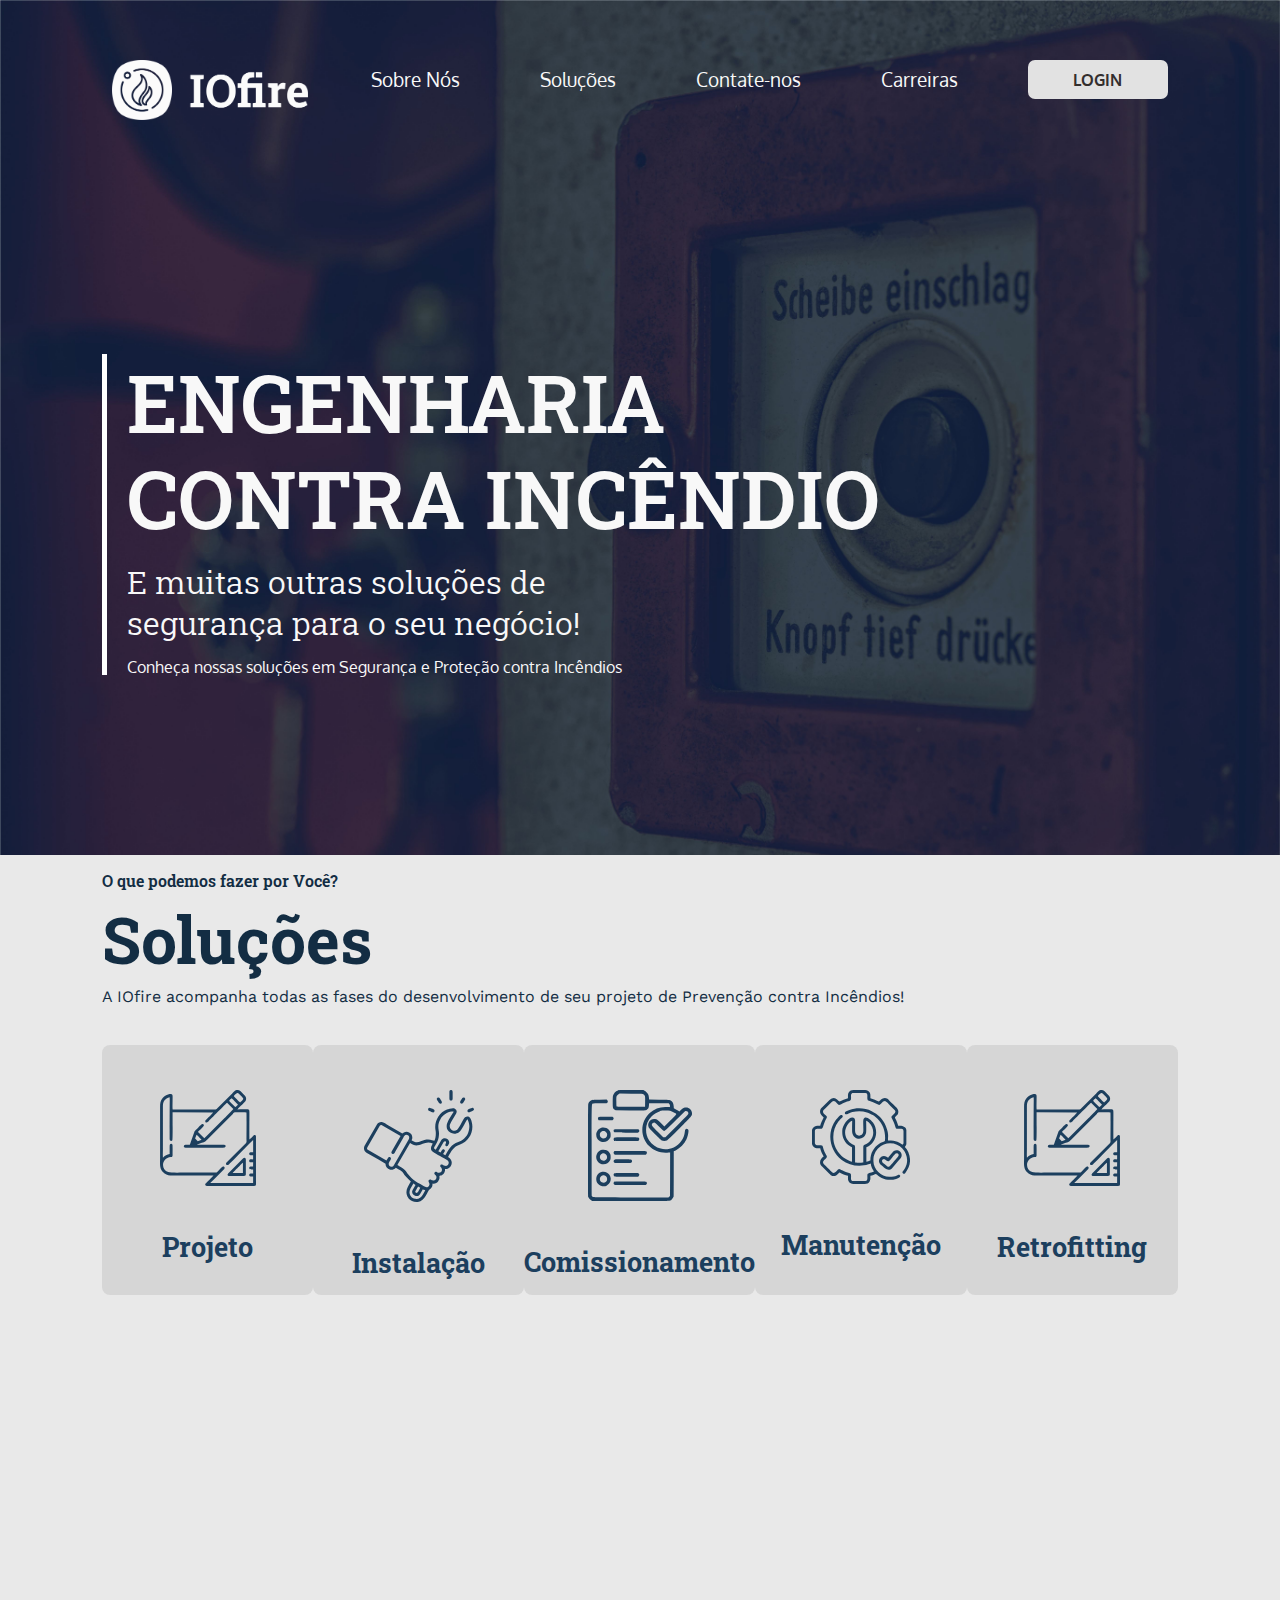
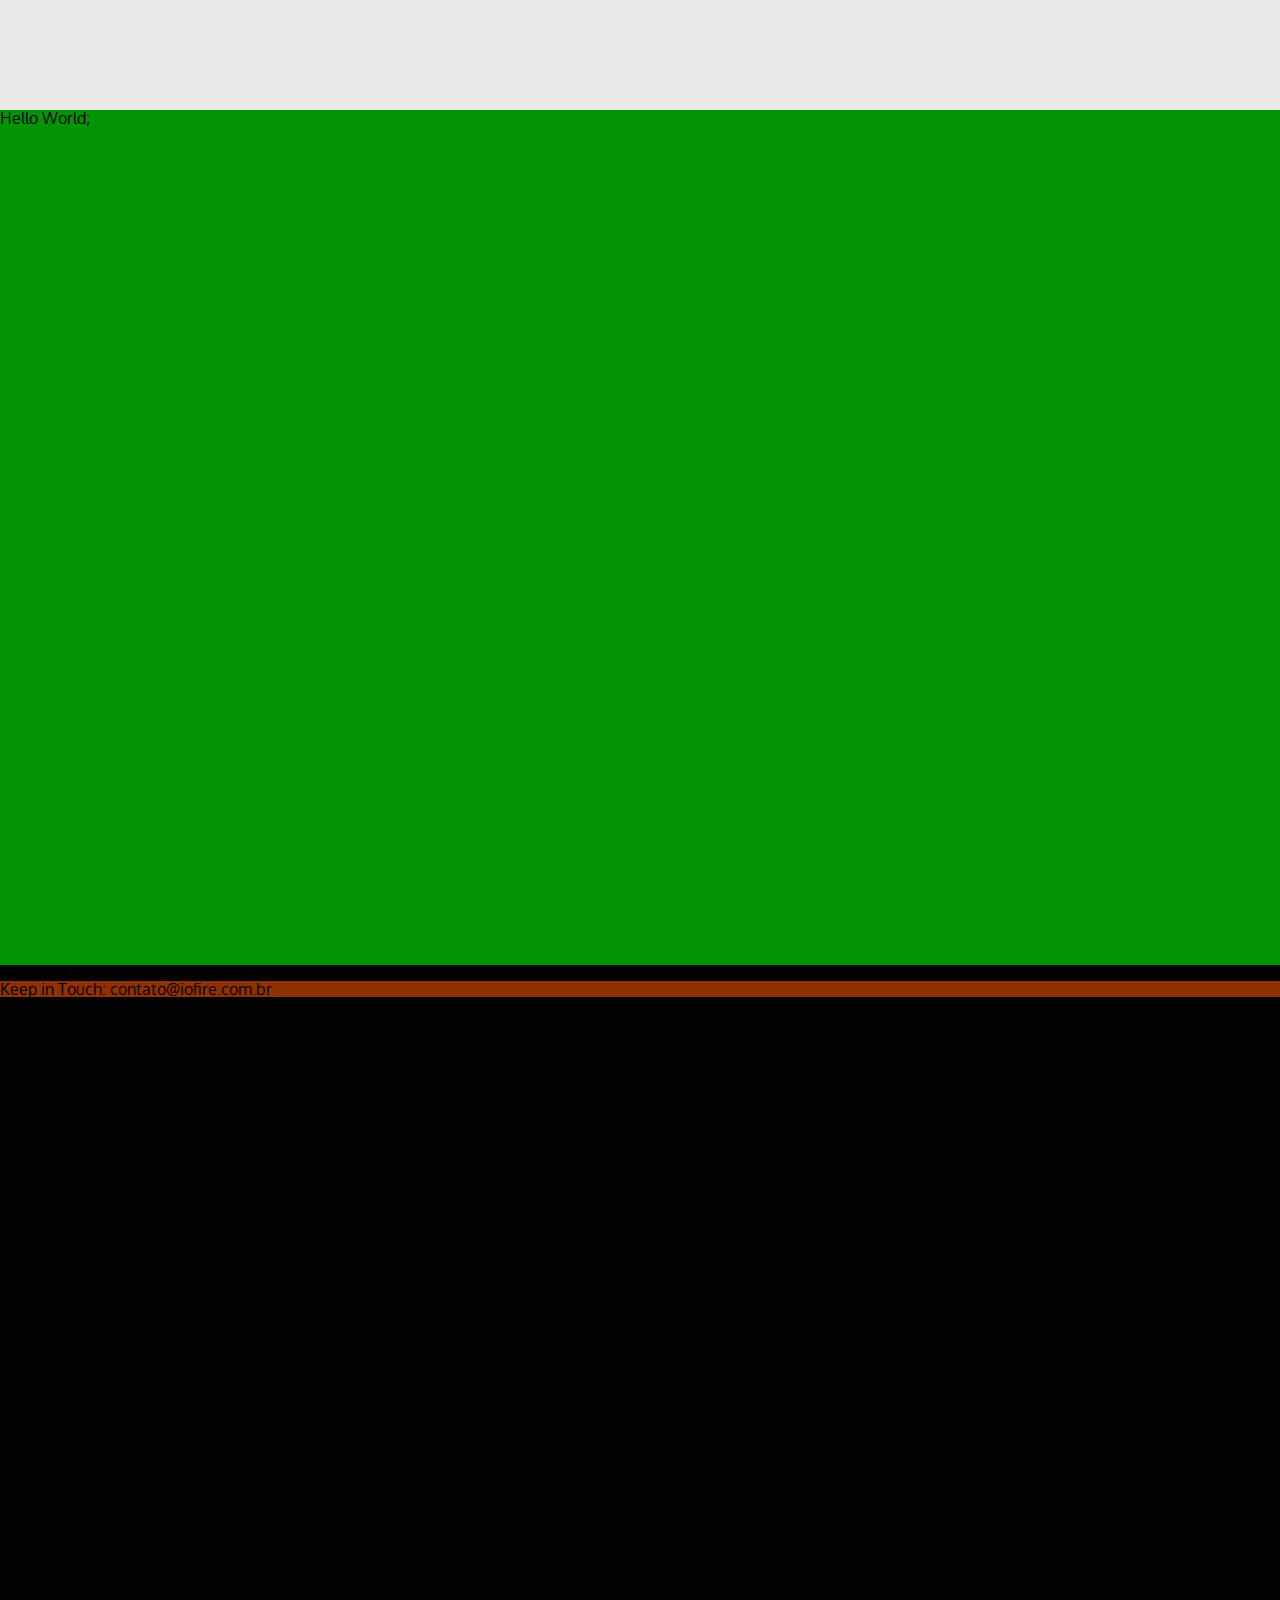
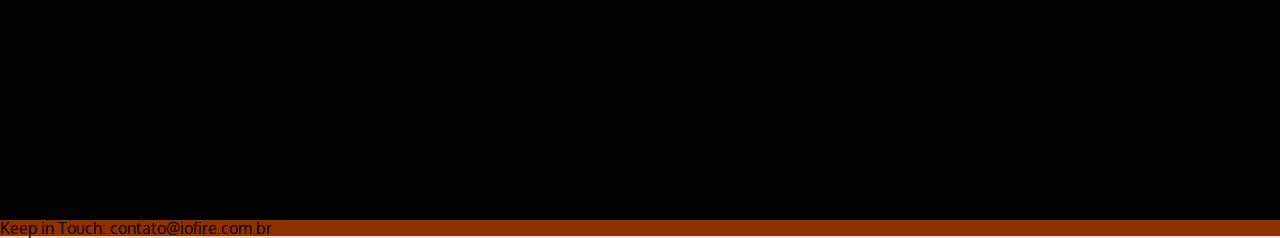
==== prototype/index.html @ fb8810d9 "Fixes logo path" ====
<!DOCTYPE html>
<html lang="pt-br">

<head>
  <meta charset="UTF-8" />
  <link rel="stylesheet" href="./public/reset.css">
  <link rel="stylesheet" href="./public/generics.css">
  <link rel="stylesheet" href="./public/homepage.css">
  <link rel="stylesheet" href="./public/navbar.css">
  <link rel="preconnect" href="https://fonts.googleapis.com">
  <link rel="preconnect" href="https://fonts.gstatic.com" crossorigin>
  <link
    href="https://fonts.googleapis.com/css2?family=Oxygen:wght@300;400;700&family=Roboto+Slab:wght@100;200;300;400;500;600;700;800;900&family=Work+Sans&display=swap"
    rel="stylesheet">
  <title>IOfire</title>
  <!-- TODO: Add IOfire favicon! -->
</head>

<body>
  <div class="nav-bar">
    <div class="left-content">
      <img src="./public/logo-iofire-off-white.png" alt="IOfire Logo" />
    </div>
    <div class="right-content">
      <ul class="links-list">
        <li class="navbar-link"><a href="#">Sobre Nós</a></li>
        <li class="navbar-link"><a href="#">Soluções</a></li>
        <li class="navbar-link"><a href="#">Contate-nos</a></li>
        <li class="navbar-link"><a href="#">Carreiras</a></li>
      </ul>
      <button class="btn basic w140">LOGIN</button>
    </div>
  </div>
  <div class="page-container">
    <div class="page-section" id="welcome-page">
      <div id="welcome-banner">
        <h1>ENGENHARIA CONTRA INCÊNDIO</h1>
        <h2>E muitas outras soluções de segurança para o seu negócio!</h2>
        <p>Conheça nossas soluções em Segurança e Proteção contra Incêndios</p>
      </div>
    </div>
    <div class="page-section" id="solutions">
      <div id="solutions-section">
        <h3>O que podemos fazer por Você?</h3>
        <h1>Soluções</h1>
        <p>A IOfire acompanha todas as fases do desenvolvimento de seu projeto de Prevenção contra Incêndios!</p>
        <div id="solutions-cards">
          <div class="card">
            <img src="./assets/icons/icon-project01.svg"></img>
            <h2>Projeto</h2>
          </div>
          <div class="card">
            <img src="./assets/icons/icon-execution01.svg"></img>
            <h2>Instalação</h2>
          </div>
          <div class="card">
            <img src="./assets/icons/icon-commisioning01.svg"></img>
            <h2>Comissionamento</h2>
          </div>
          <div class="card">
            <img src="./assets/icons/icon-maintenance01.svg"></img>
            <h2>Manutenção</h2>
          </div>
          <div class="card">
            <img src="./assets/icons/icon-project01.svg"></img>
            <h2>Retrofitting</h2>
          </div>
        </div>
      </div>
    </div>
    <div class="page-section" id="about-us">
      Hello World;
    </div>
    <div class="page-section" id="portfolio">
      Welcome
      <div class="footer">
        Keep in Touch:
        contato@iofire.com.br
      </div>
    </div>
  </div>
  <div class="footer">
    Keep in Touch:
    contato@iofire.com.br
  </div>
</body>

</html>
---- prototype/public/generics.css ----
.btn {
  border-style: none;
  border-radius: 7px;
  padding: 5px 20px;
  font-size: 1em;
  font-family: inherit;
  font-weight: bold;
  color: #332e2e;
  background: #e2e2e2;
  cursor: pointer;
}

.w140 {
  width: 140px;
}

.btn:hover {
  background-color: #33edac;
  color: #132d43;
}
---- prototype/public/homepage.css ----
html,
body {
  width: 100%;
  height: 100%;
  scroll-snap-type: y mandatory;
  font-family: 'Oxygen', Verdana, Arial, sans-serif;
  background: #e9e9e9;
}

.page-container {
  display: flex;
  flex-flow: column nowrap;
}

.page-section {
  width: 100%;
  scroll-snap-align: start;
}

#welcome-page {
  height: 95vh;
  background-image: url(../public/alarm-background02.jpg);
  background-size: cover;
  background-repeat: no-repeat;
  background-position-x: center;
  background-position-y: top;
}

#welcome-banner {
  color: #f8f8f8;
  padding-left: 10px;
  border-left: solid 5px white;
  margin-left: 8%;
  margin-bottom: 10vh;
  width: 60%;
  max-width: 1130px;
  padding: 0 20px;
  position: absolute;
  bottom: 15%;
}

#welcome-banner h1 {
  font-family: 'Roboto Slab', sans-serif;
  font-weight: 600;
  font-size: 5em;
  line-height: 1.2em;
}

#welcome-banner h2 {
  font-family: 'Roboto Slab', sans-serif;
  font-weight: 350;
  font-size: 2em;
  margin-top: 15px;
  margin-bottom: 15px;
  line-height: 1.3em;
  width: 60%;
}

#solutions {
  background-color: none;
  height: 95vh;
  color: #132d43;
  font-family: 'Roboto Slab', 'Helvetica', 'Gill Sans', 'Gill Sans MT', Calibri, 'Trebuchet MS', sans-serif;
}

#solutions-section {
  padding: 0 8%;
}

#solutions-section h1 {
  margin: 18px 0px;
  font-size: 4em;
  font-weight: bold;
}

#solutions-section h3 {
  margin: 18px 0px;
  font-weight: 600;
}

#solutions-section p {
  margin: 10px 0px;
  font-family: 'Work Sans', 'Oxygen', 'Helvetica Neue', Helvetica;
}

#solutions h1 {
  font-size: 4em;
  font-weight: bold;
}

#solutions-cards {
  padding-top: 30px;
  display: flex;
  align-items: center;
  justify-content: space-between;
}

#solutions-cards .card {
  background-color: #d6d6d6;
  display: block;
  text-align: center;
  width: 280px;
  height: 250px;
  border-radius: 8px;
}

#solutions-cards .card img {
  padding: 45px;
}

#solutions-cards .card h2 {
  font-size: 1.7em;
  font-weight: bolder;
  color: #1c3f5e;
  font-family: 'Roboto Slab', 'Helvetica', 'Gill Sans', 'Gill Sans MT', Calibri, 'Trebuchet MS', sans-serif;
}

#about-us {
  background-color: #029402;
  height: 95vh;
}

#portfolio {
  background-color: #020302;
  height: 95vh;
}

.footer {
  background-color: #903102;
}
---- prototype/public/navbar.css ----
.nav-bar {
  position: absolute;
  width: 100%;
  margin-top: 50px;
}

.nav-bar img {
  height: 60px;
}

.nav-bar .left-content {
  float: left;
  padding: 10px;
  margin-left: 8%;
}

.nav-bar .right-content {
  float: right;
  padding: 10px;
  margin-right: 8%;
  display: flex;
  flex-direction: row;
}

.links-list {
  display: flex;
  flex-direction: row;
}

.navbar-link {
  color: #f9f9f9;
  font-size: 1.2em;
  padding: 10px;
  margin-right: 60px;
}
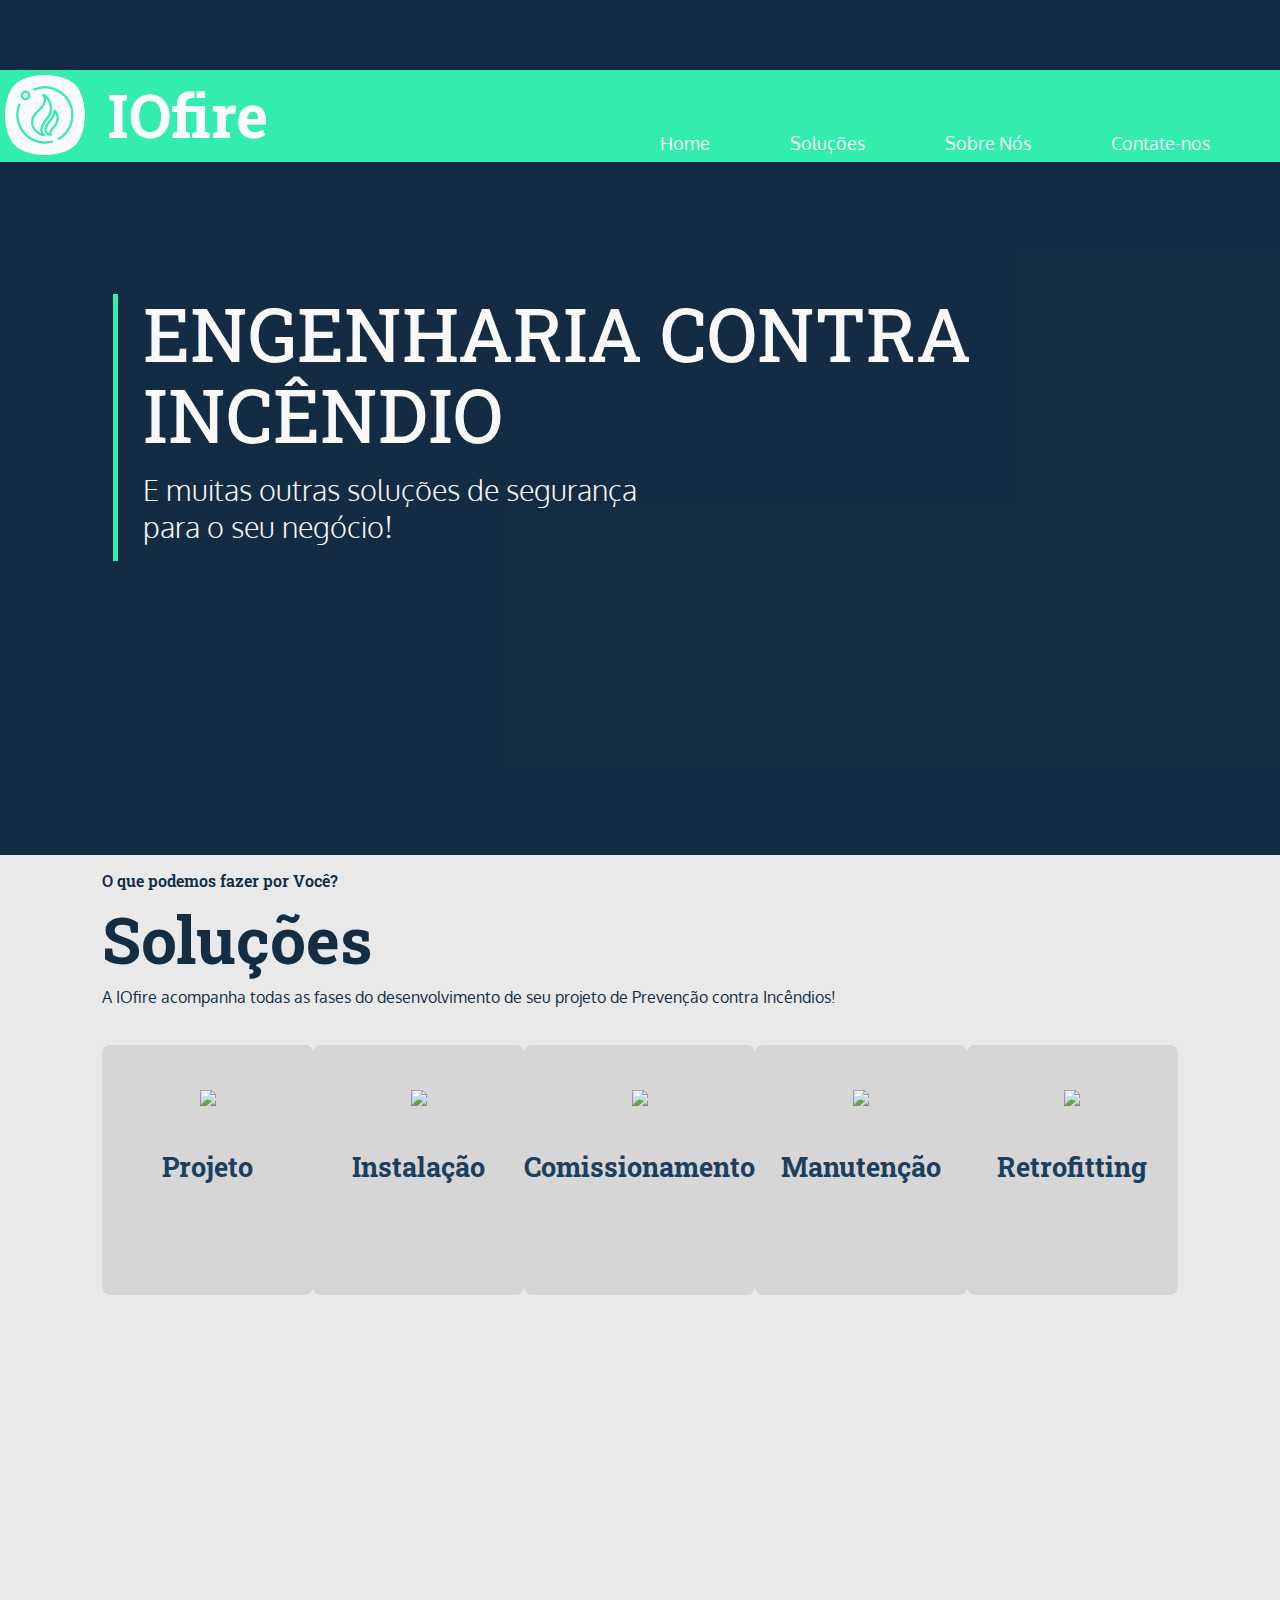
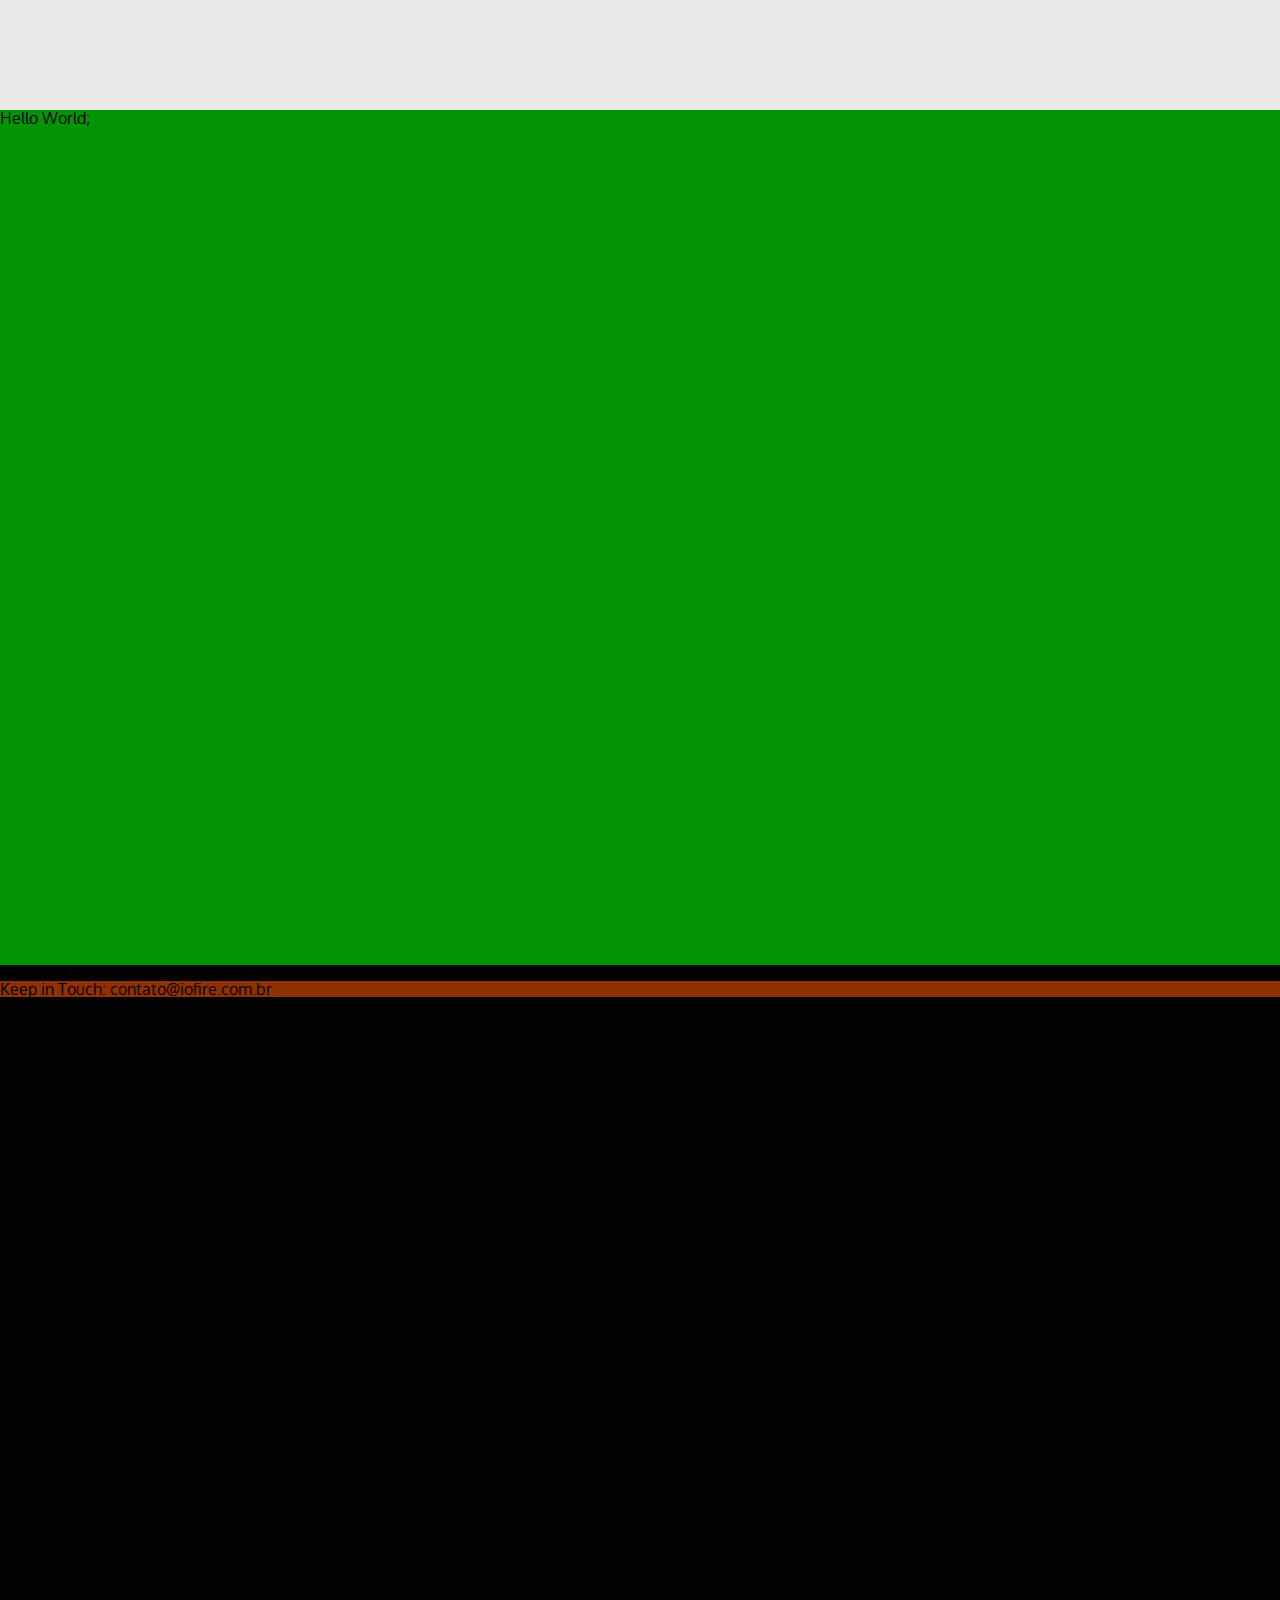
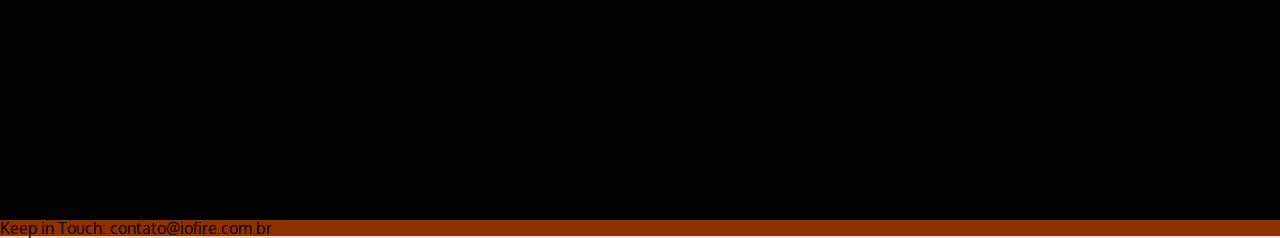
==== commit 76c31c5a: "New version of prototype" ====
--- a/prototype/index.html
+++ b/prototype/index.html
@@ -3,40 +3,44 @@
 
 <head>
   <meta charset="UTF-8" />
-  <link rel="stylesheet" href="./public/reset.css">
-  <link rel="stylesheet" href="./public/generics.css">
-  <link rel="stylesheet" href="./public/homepage.css">
-  <link rel="stylesheet" href="./public/navbar.css">
+  <link rel="stylesheet" href="public/stylesheet/reset.css">
+  <link rel="stylesheet" href="public/stylesheet/generics.css">
+  <link rel="stylesheet" href="public/stylesheet/homepage.css">
+  <link rel="stylesheet" href="public/stylesheet/navbar.css">
   <link rel="preconnect" href="https://fonts.googleapis.com">
   <link rel="preconnect" href="https://fonts.gstatic.com" crossorigin>
-  <link
-    href="https://fonts.googleapis.com/css2?family=Oxygen:wght@300;400;700&family=Roboto+Slab:wght@100;200;300;400;500;600;700;800;900&family=Work+Sans&display=swap"
-    rel="stylesheet">
+  <link href="https://fonts.googleapis.com/css2?family=Oxygen:wght@300;400;700&family=Roboto+Slab:wght@100;200;300;400;500;600;700;800;900&display=swap" rel="stylesheet">
   <title>IOfire</title>
-  <!-- TODO: Add IOfire favicon! -->
+  <link rel="apple-touch-icon" sizes="180x180" href="public/favicon/apple-touch-icon.png">
+  <link rel="icon" type="image/png" sizes="32x32" href="public/favicon/favicon-32x32.png">
+  <link rel="icon" type="image/png" sizes="16x16" href="public/favicon/favicon-16x16.png">
+  <link rel="manifest" href="public/favicon/site.webmanifest">
 </head>
 
 <body>
-  <div class="nav-bar">
-    <div class="left-content">
-      <img src="./public/logo-iofire-off-white.png" alt="IOfire Logo" />
-    </div>
-    <div class="right-content">
-      <ul class="links-list">
-        <li class="navbar-link"><a href="#">Sobre Nós</a></li>
-        <li class="navbar-link"><a href="#">Soluções</a></li>
-        <li class="navbar-link"><a href="#">Contate-nos</a></li>
-        <li class="navbar-link"><a href="#">Carreiras</a></li>
-      </ul>
-      <button class="btn basic w140">LOGIN</button>
+  <div class="navbar">
+    <div class="navbar-content">
+      <div class="left-content">
+        <img src="public/images/logo-iofire-off-white.png" alt="IOfire Logo" />
+      </div>
+      <div class="right-content">
+        <ul class="links-list">
+          <a href="#"><li class="navbar-link">Home</li></a>
+          <a href="#"><li class="navbar-link">Soluções</li></a>
+          <a href="#"><li class="navbar-link">Sobre Nós</li></a>
+          <a href="#"><li class="navbar-link">Contate-nos</li></a>
+        </ul>
+      </div>
     </div>
   </div>
   <div class="page-container">
     <div class="page-section" id="welcome-page">
-      <div id="welcome-banner">
-        <h1>ENGENHARIA CONTRA INCÊNDIO</h1>
-        <h2>E muitas outras soluções de segurança para o seu negócio!</h2>
-        <p>Conheça nossas soluções em Segurança e Proteção contra Incêndios</p>
+      <div class="background-colouring">
+        <div id="welcome-banner">
+          <h1>ENGENHARIA CONTRA <br>INCÊNDIO</h1>
+          <h2>E muitas outras soluções de segurança<br> para o seu negócio!</h2>
+          <!-- <p>Conheça nossas soluções em Segurança e Proteção contra Incêndios</p> -->
+        </div>
       </div>
     </div>
     <div class="page-section" id="solutions">
@@ -46,7 +50,7 @@
         <p>A IOfire acompanha todas as fases do desenvolvimento de seu projeto de Prevenção contra Incêndios!</p>
         <div id="solutions-cards">
           <div class="card">
-            <img src="./assets/icons/icon-project01.svg"></img>
+            <img src="public/assets/icons/icon-project01.svg"></img>
             <h2>Projeto</h2>
           </div>
           <div class="card">
--- a/prototype/public/stylesheet/generics.css
+++ b/prototype/public/stylesheet/generics.css
@@ -0,0 +1,20 @@
+.btn {
+  border-style: none;
+  border-radius: 7px;
+  padding: 5px 20px;
+  font-size: 1em;
+  font-family: inherit;
+  font-weight: bold;
+  color: #332e2e;
+  background: #e2e2e2;
+  cursor: pointer;
+}
+
+.w140 {
+  width: 140px;
+}
+
+.btn:hover {
+  background-color: #33edac;
+  color: #132d43;
+}--- a/prototype/public/stylesheet/homepage.css
+++ b/prototype/public/stylesheet/homepage.css
@@ -0,0 +1,141 @@
+html,
+body {
+  width: 100%;
+  height: 100%;
+  scroll-snap-type: y mandatory;
+  font-family: 'Oxygen', Verdana, Arial, sans-serif;
+  background: #e9e9e9;
+}
+
+.page-container {
+  display: flex;
+  flex-flow: column nowrap;
+}
+
+.page-section {
+  width: 100%;
+  scroll-snap-align: start;
+  max-width: 1920px;
+  margin: 0 auto 0 auto;
+}
+
+#welcome-page {
+  max-width: 100%;
+  height: 95vh;
+  background-image: url(../images/alarm-background01.jpg);
+  background-size: cover;
+  background-repeat: no-repeat;
+  background-position-x: center;
+  background-position-y: center;
+  background-color: #132d43;
+}
+
+.background-colouring {
+  width: 100%;
+  height: 100%;
+  background-color: #132d4367;
+  display: flex;
+  flex-direction: column;
+  justify-content: center;
+}
+
+#welcome-banner {
+  vertical-align: middle;
+  color: #f8f8f8;
+  padding-left: 25px;
+  border-left: solid 5px #33edac;
+  width: 80%;
+  max-width: 1920px;
+  margin-left: auto;
+  margin-right: auto;
+}
+
+#welcome-banner h1 {
+  font-family: 'Roboto Slab', sans-serif;
+  font-weight: 450;
+  font-size:4.6em;
+  line-height: 1.1em;
+}
+
+#welcome-banner h2 {
+  /* font-family: 'Roboto Slab', sans-serif; */
+  font-weight: 350;
+  font-size: 1.8em;
+  margin-top: 15px;
+  margin-bottom: 15px;
+  line-height: 1.3em;
+  width: 60%;
+}
+
+#solutions {
+  background-color: none;
+  height: 95vh;
+  color: #132d43;
+  font-family: 'Roboto Slab', 'Helvetica', 'Gill Sans', 'Gill Sans MT', Calibri, 'Trebuchet MS', sans-serif;
+}
+
+#solutions-section {
+  padding: 0 8%;
+}
+
+#solutions-section h1 {
+  margin: 18px 0px;
+  font-size: 4em;
+  font-weight: bold;
+}
+
+#solutions-section h3 {
+  margin: 18px 0px;
+  font-weight: 600;
+}
+
+#solutions-section p {
+  margin: 10px 0px;
+  font-family: 'Work Sans', 'Oxygen', 'Helvetica Neue', Helvetica;
+}
+
+#solutions h1 {
+  font-size: 4em;
+  font-weight: bold;
+}
+
+#solutions-cards {
+  padding-top: 30px;
+  display: flex;
+  align-items: center;
+  justify-content: space-between;
+}
+
+#solutions-cards .card {
+  background-color: #d6d6d6;
+  display: block;
+  text-align: center;
+  width: 280px;
+  height: 250px;
+  border-radius: 8px;
+}
+
+#solutions-cards .card img {
+  padding: 45px;
+}
+
+#solutions-cards .card h2 {
+  font-size: 1.7em;
+  font-weight: bolder;
+  color: #1c3f5e;
+  font-family: 'Roboto Slab', 'Helvetica', 'Gill Sans', 'Gill Sans MT', Calibri, 'Trebuchet MS', sans-serif;
+}
+
+#about-us {
+  background-color: #029402;
+  height: 95vh;
+}
+
+#portfolio {
+  background-color: #020302;
+  height: 95vh;
+}
+
+.footer {
+  background-color: #903102;
+}--- a/prototype/public/stylesheet/navbar.css
+++ b/prototype/public/stylesheet/navbar.css
@@ -0,0 +1,52 @@
+.navbar {
+  position: absolute;
+  width: 100%;
+}
+
+.navbar-content {
+  margin: 70px auto 0 auto;
+  background-color: #33edac;
+  max-width: 1920px;
+  display: flex;
+  flex-direction: row;
+  align-items: end;
+  justify-content: space-between;
+  height: 100%;
+}
+
+.navbar ul li:hover {
+  border-bottom: solid 2px #33edac;
+}
+
+.navbar img {
+  height: 80px;
+}
+
+.navbar .left-content {
+  padding: 5px;
+  /* float: left;
+  padding: 10px;
+  margin-left: 8%; */
+}
+
+.navbar .right-content {
+  height: 100%;
+  display: flex;
+}
+
+.links-list {
+  display: flex;
+  flex-direction: row;
+}
+
+.links-list a {
+  height: 100%;
+}
+
+.navbar-link {
+  color: #f9f9f9;
+  font-size: 18px;
+  padding: 10px;
+  margin-right: 60px;
+}
+
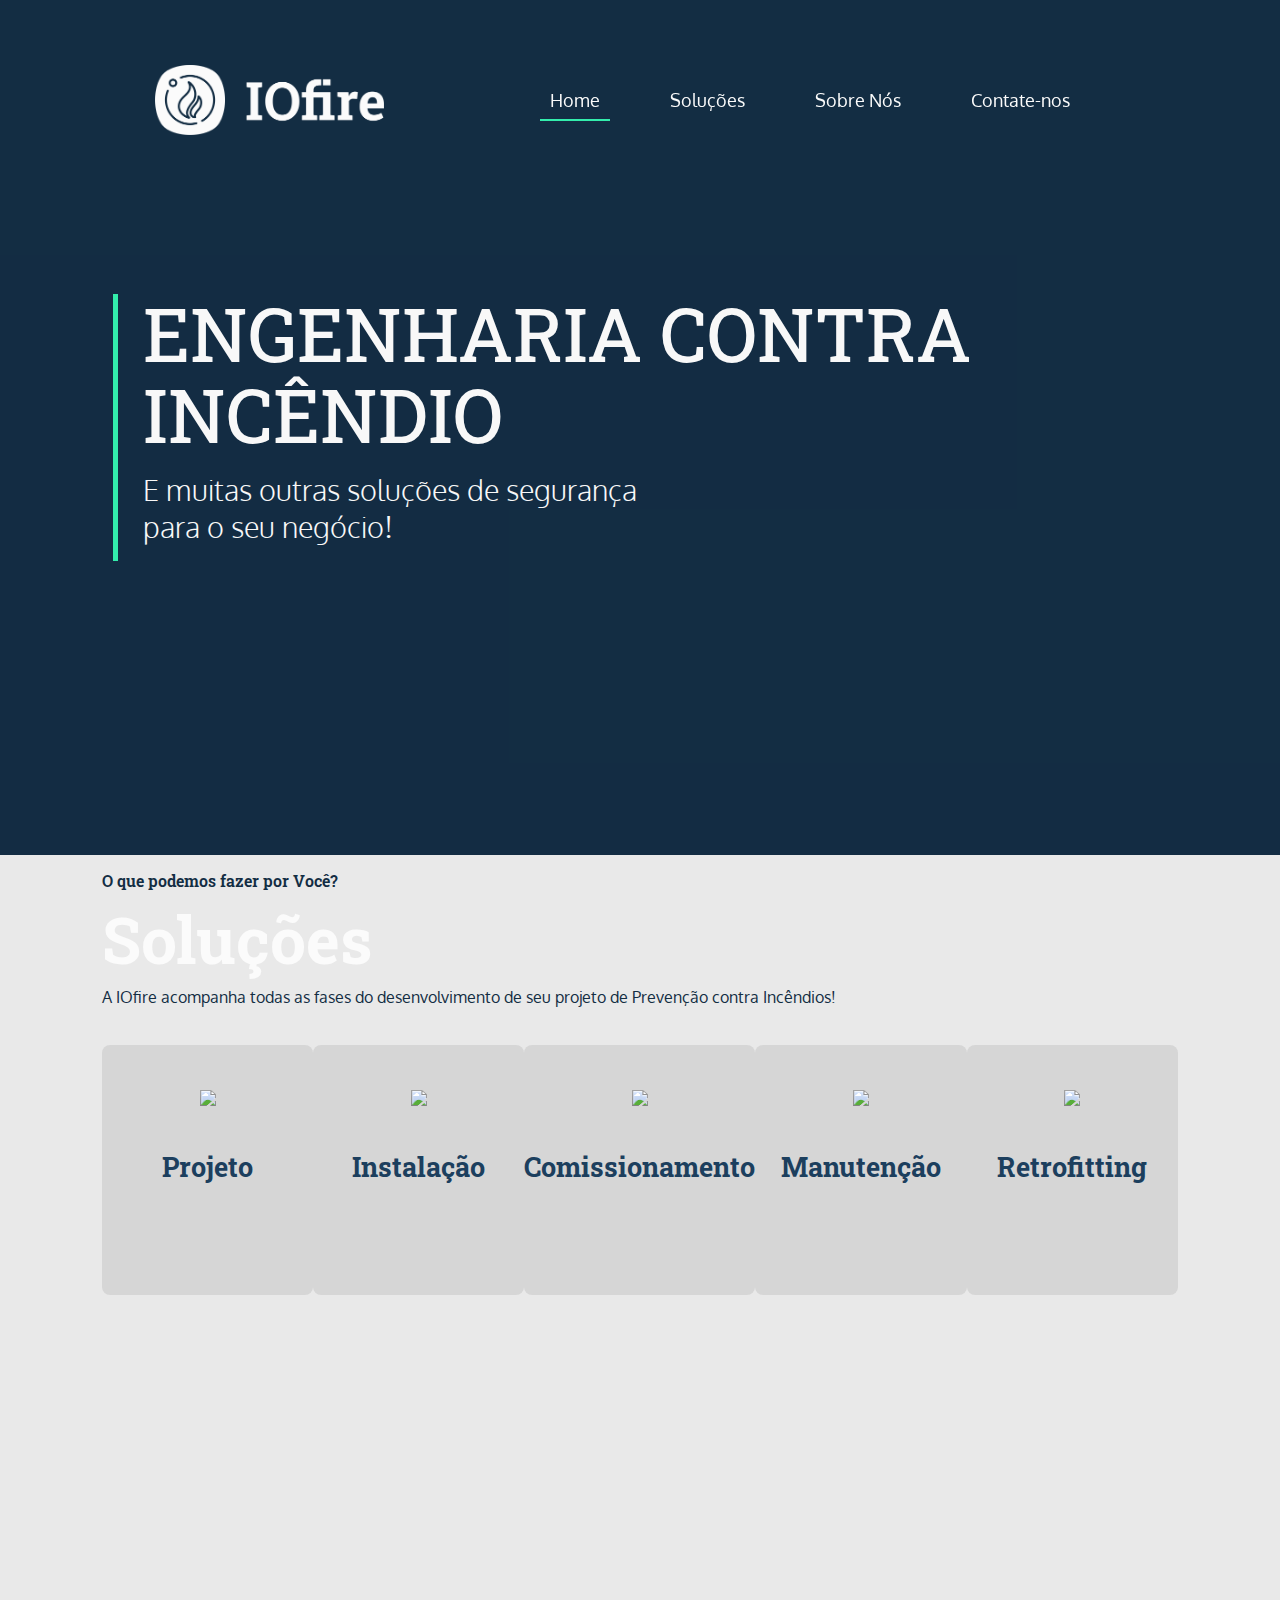
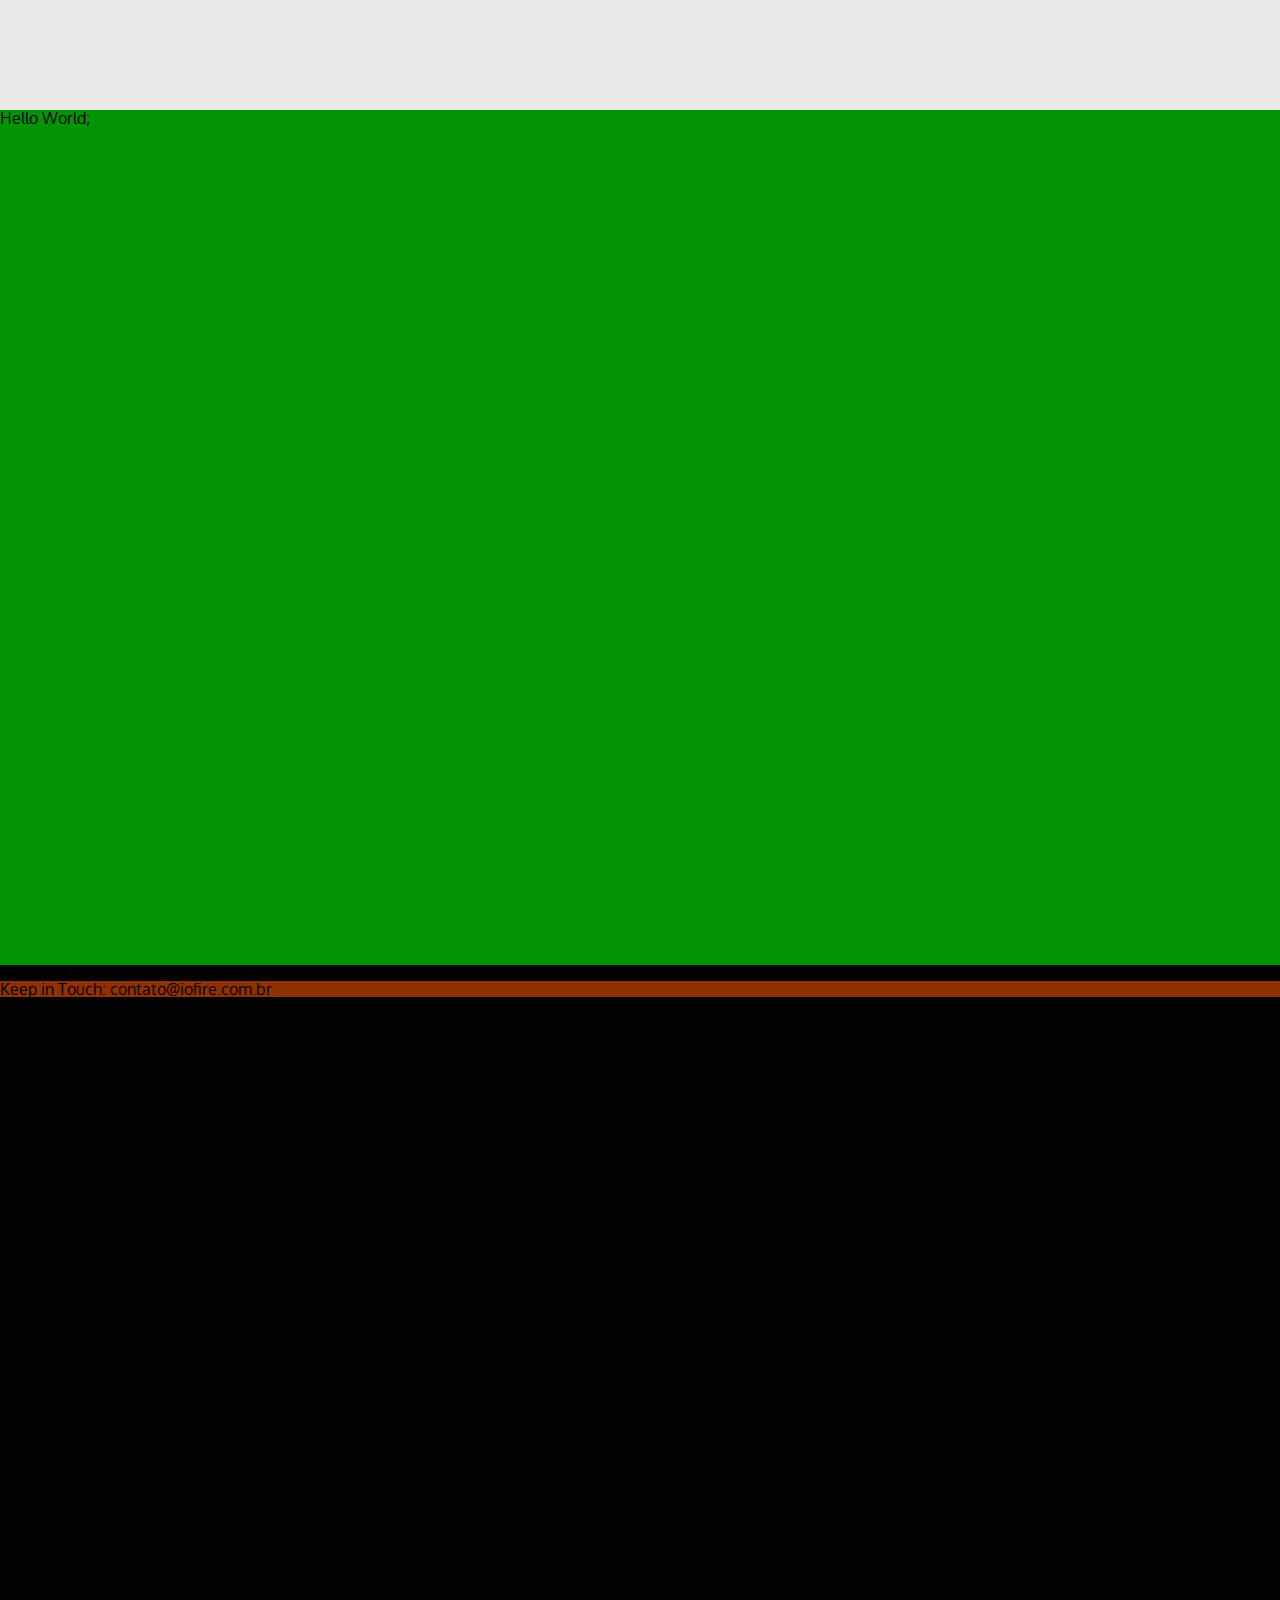
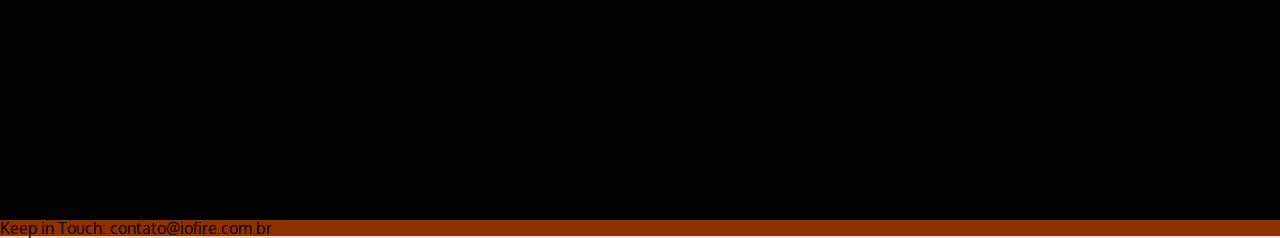
==== commit 2522bc20: "Added feature of Sticky Navigation bar" ====
--- a/prototype/index.html
+++ b/prototype/index.html
@@ -17,6 +17,19 @@
   <link rel="manifest" href="public/favicon/site.webmanifest">
 </head>
 
+<script lang="javascritp">
+  window.onscroll = function() {scrollFunction()};
+
+function scrollFunction() {
+  if (document.body.scrollTop > 90 || document.documentElement.scrollTop > 90) {
+    document.getElementsByClassName("navbar")[0].classList.add("mini");
+    console.log(Here);
+  } else if (document.body.scrollTop < 100 || document.documentElement.scrollTop < 100){
+    document.getElementsByClassName("navbar")[0].classList.remove("mini");
+  }
+}
+</script>
+
 <body>
   <div class="navbar">
     <div class="navbar-content">
@@ -24,12 +37,10 @@
         <img src="public/images/logo-iofire-off-white.png" alt="IOfire Logo" />
       </div>
       <div class="right-content">
-        <ul class="links-list">
-          <a href="#"><li class="navbar-link">Home</li></a>
-          <a href="#"><li class="navbar-link">Soluções</li></a>
-          <a href="#"><li class="navbar-link">Sobre Nós</li></a>
-          <a href="#"><li class="navbar-link">Contate-nos</li></a>
-        </ul>
+        <a href="#" class="navbar-link active">Home</a>
+        <a href="#" class="navbar-link">Soluções</a>
+        <a href="#" class="navbar-link">Sobre Nós</a>
+        <a href="#" class="navbar-link">Contate-nos</a>
       </div>
     </div>
   </div>
--- a/prototype/public/stylesheet/homepage.css
+++ b/prototype/public/stylesheet/homepage.css
@@ -14,7 +14,7 @@
 
 .page-section {
   width: 100%;
-  scroll-snap-align: start;
+  /* scroll-snap-align: start; */
   max-width: 1920px;
   margin: 0 auto 0 auto;
 }
@@ -80,8 +80,9 @@
 
 #solutions-section h1 {
   margin: 18px 0px;
-  font-size: 4em;
+  font-size: 3em;
   font-weight: bold;
+  color: #fbfbfb;
 }
 
 #solutions-section h3 {
--- a/prototype/public/stylesheet/navbar.css
+++ b/prototype/public/stylesheet/navbar.css
@@ -1,52 +1,76 @@
 .navbar {
-  position: absolute;
+  position: fixed;
+  overflow: hidden;
   width: 100%;
+  z-index: 99;
+  padding-top: 30px;
+  transition: 0.5s ease-in-out;
 }
 
 .navbar-content {
-  margin: 70px auto 0 auto;
-  background-color: #33edac;
+  display: flex;
+  align-items: center;
+  flex-direction: row;
+  justify-content: space-between;
+  margin: 0 auto 0 auto;
   max-width: 1920px;
-  display: flex;
-  flex-direction: row;
-  align-items: end;
-  justify-content: space-between;
-  height: 100%;
-}
-
-.navbar ul li:hover {
-  border-bottom: solid 2px #33edac;
+  padding: 30px 150px;
+  transition: height 0.5s ease-in-out;
 }
 
 .navbar img {
-  height: 80px;
+  transition: 0.5s ease-in-out;
+  height: 70px;
 }
 
 .navbar .left-content {
+  transition: 0.5s ease-in-out;
   padding: 5px;
-  /* float: left;
-  padding: 10px;
-  margin-left: 8%; */
 }
 
 .navbar .right-content {
-  height: 100%;
   display: flex;
 }
 
 .links-list {
-  display: flex;
-  flex-direction: row;
+  float: right;
+  text-align: center;
+  padding: 10px;
+  text-decoration: none;
+  font-size: 18px;
 }
 
-.links-list a {
+.navbar-link{
   height: 100%;
 }
 
+.navbar-link:hover {
+  border-bottom: solid 2px #29bc89;
+}
+
+.active {
+  border-bottom: solid 2px #33edac;
+}
+
 .navbar-link {
-  color: #f9f9f9;
+  display: inline-block;
+  color: #fbfbfb;
   font-size: 18px;
   padding: 10px;
-  margin-right: 60px;
+  margin-right: 50px;
+  transition: 0.5s ease-in-out;
 }
 
+.navbar.mini {
+  background-color: #132d43;
+  padding: 5px 30px;
+}
+
+.navbar.mini img {
+  height: 50px;
+  margin: 5px;
+}
+
+.navbar.mini .navbar-content {
+  padding: 0px 150px;
+}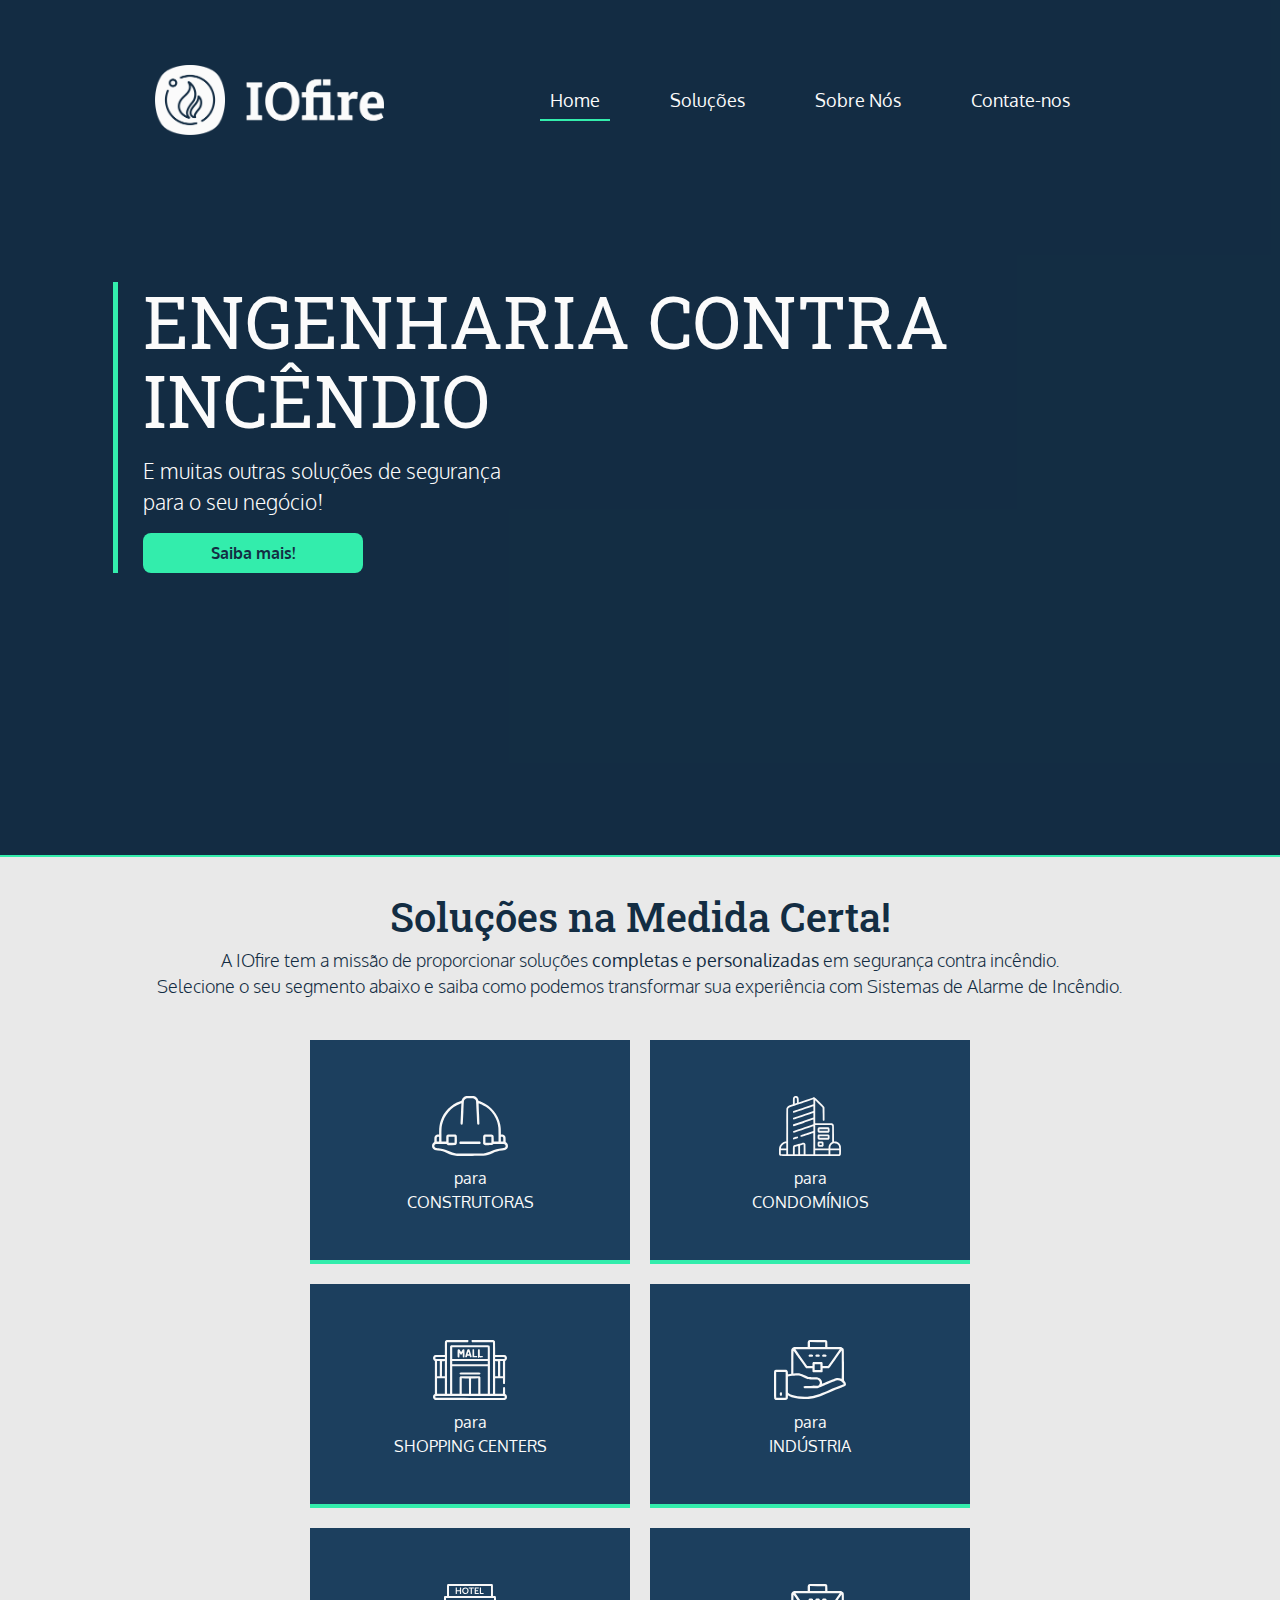
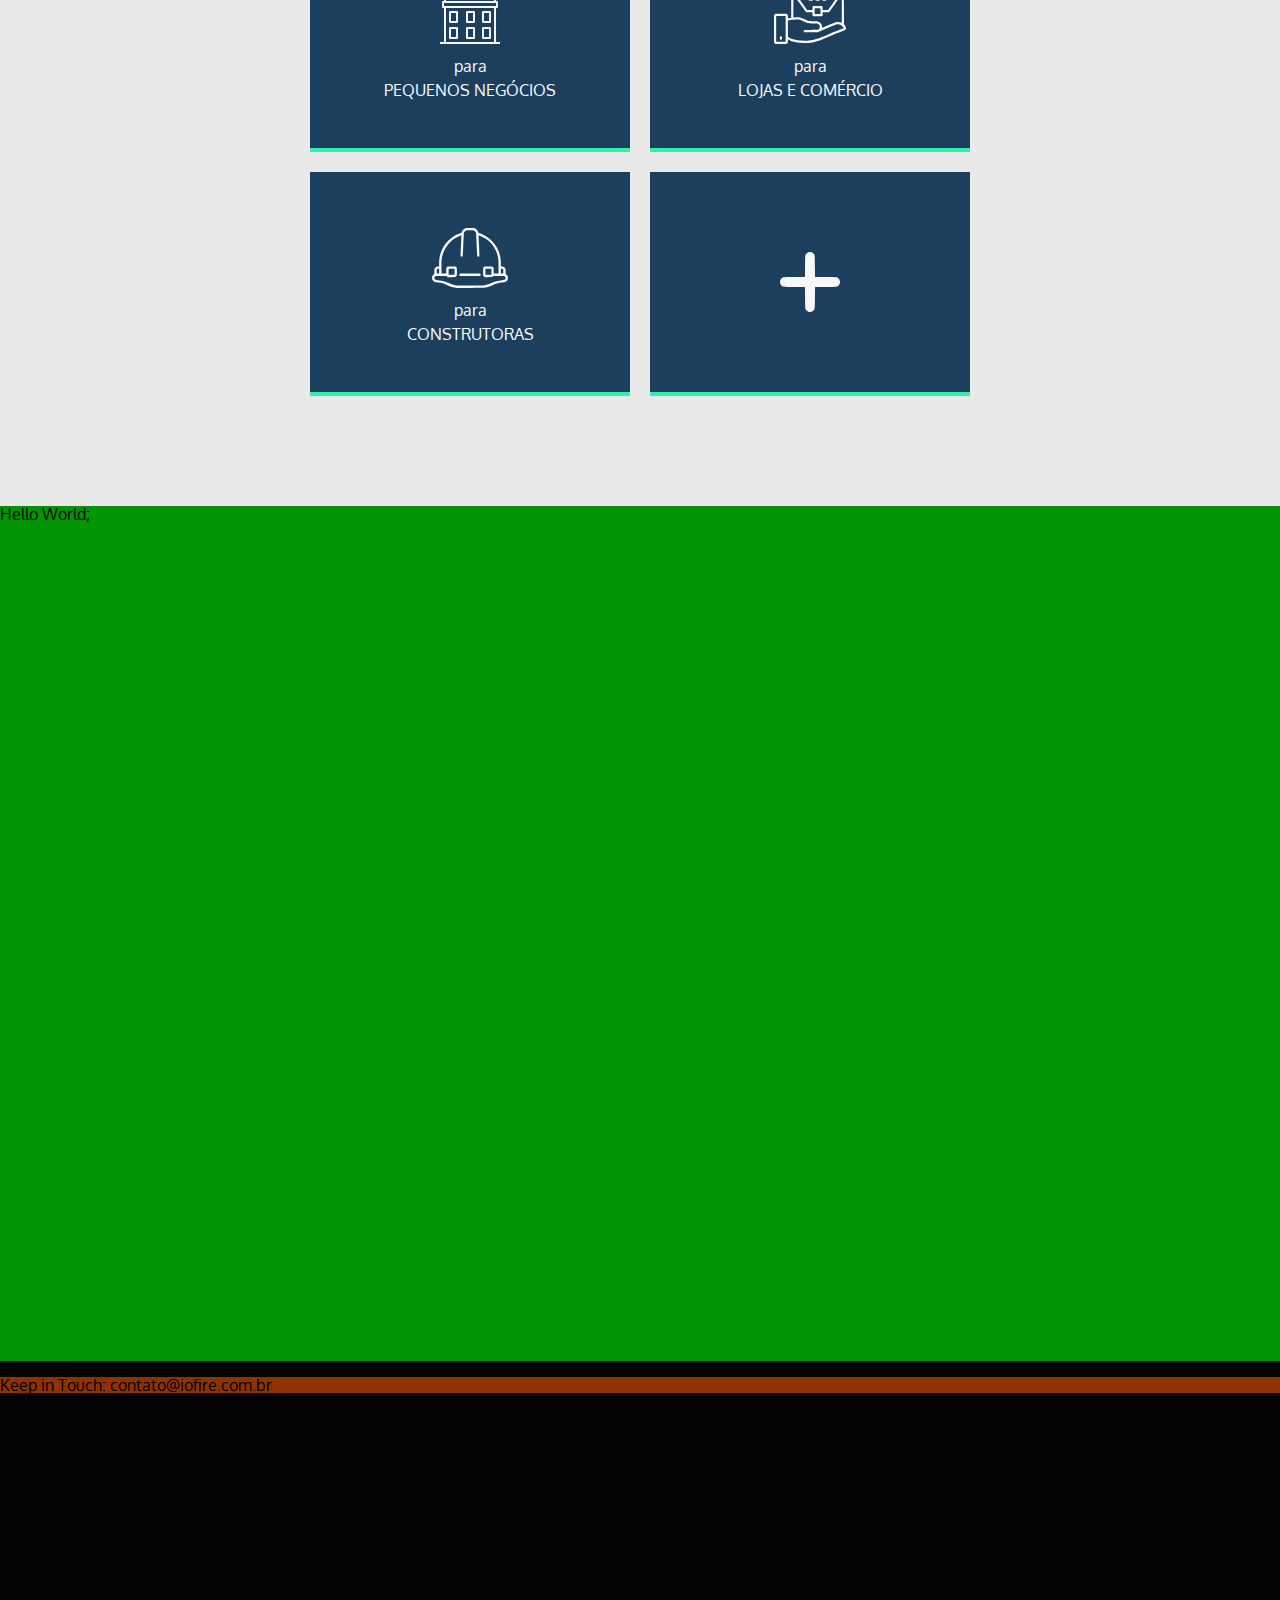
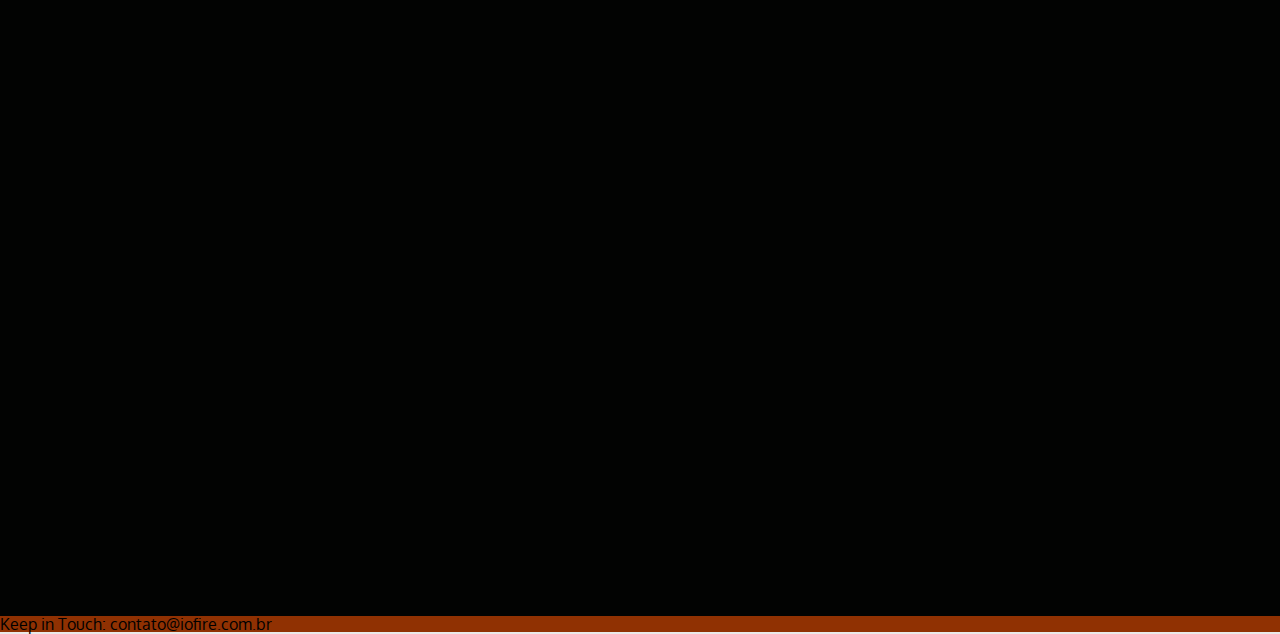
==== commit 54c23a6c: "Added Segmentation Section" ====
--- a/prototype/index.html
+++ b/prototype/index.html
@@ -17,7 +17,7 @@
   <link rel="manifest" href="public/favicon/site.webmanifest">
 </head>
 
-<script lang="javascritp">
+<!-- <script lang="javascritp">
   window.onscroll = function() {scrollFunction()};
 
 function scrollFunction() {
@@ -28,7 +28,7 @@
     document.getElementsByClassName("navbar")[0].classList.remove("mini");
   }
 }
-</script>
+</script> -->
 
 <body>
   <div class="navbar">
@@ -50,38 +50,97 @@
         <div id="welcome-banner">
           <h1>ENGENHARIA CONTRA <br>INCÊNDIO</h1>
           <h2>E muitas outras soluções de segurança<br> para o seu negócio!</h2>
-          <!-- <p>Conheça nossas soluções em Segurança e Proteção contra Incêndios</p> -->
+          <a>Saiba mais!</a>
         </div>
       </div>
     </div>
-    <div class="page-section" id="solutions">
-      <div id="solutions-section">
-        <h3>O que podemos fazer por Você?</h3>
-        <h1>Soluções</h1>
-        <p>A IOfire acompanha todas as fases do desenvolvimento de seu projeto de Prevenção contra Incêndios!</p>
-        <div id="solutions-cards">
-          <div class="card">
-            <img src="public/assets/icons/icon-project01.svg"></img>
-            <h2>Projeto</h2>
-          </div>
-          <div class="card">
-            <img src="./assets/icons/icon-execution01.svg"></img>
-            <h2>Instalação</h2>
-          </div>
-          <div class="card">
-            <img src="./assets/icons/icon-commisioning01.svg"></img>
-            <h2>Comissionamento</h2>
-          </div>
-          <div class="card">
-            <img src="./assets/icons/icon-maintenance01.svg"></img>
-            <h2>Manutenção</h2>
-          </div>
-          <div class="card">
-            <img src="./assets/icons/icon-project01.svg"></img>
-            <h2>Retrofitting</h2>
-          </div>
+    <div class="page-section" id="pivma">
+      <div class="pivma-section">
+
+      </div>
+    </div>
+    <div class="page-section" id="segments">
+      <div id="segments-section">
+        <div class="seg-text">
+          <h1>Soluções na Medida Certa!</h1>
+          <p>A IOfire tem a missão de proporcionar soluções <strong>completas</strong> e <strong>personalizadas</strong> em segurança contra incêndio.</p>
+          <p>Selecione o seu segmento abaixo e saiba como podemos transformar sua experiência com Sistemas de Alarme de Incêndio.</p>
+        </div>
+        <div class="seg-cards">
+          <a href="#">
+            <div class="seg-card">
+              <img src="assets/icons/helmet.svg"/>
+              <p>para<br>CONSTRUTORAS</p>
+            </div>
+          </a>
+          <a href="#">
+            <div class="seg-card">
+              <img src="assets/icons/condominium.svg"/>
+              <p>para<br>CONDOMÍNIOS</p>
+            </div>
+          </a>
+          <a href="#">
+            <div class="seg-card">
+              <img src="assets/icons/mall.svg"/>
+              <p>para<br>SHOPPING CENTERS</p>
+            </div>
+          </a>
+          <a href="#">
+            <div class="seg-card">
+              <img src="assets/icons/small-business.svg"/>
+              <p>para<br>INDÚSTRIA</p>
+            </div>
+          </a>
+          <a href="#">
+            <div class="seg-card">
+              <img src="assets/icons/hotel.svg"/>
+              <p>para<br>PEQUENOS NEGÓCIOS</p>
+            </div>
+          </a>
+          <a href="#">
+            <div class="seg-card">
+              <img src="assets/icons/small-business.svg"/>
+              <p>para<br>LOJAS E COMÉRCIO</p>
+            </div>
+          </a>
+          <a href="#">
+            <div class="seg-card">
+              <img src="assets/icons/helmet.svg"/>
+              <p>para<br>CONSTRUTORAS</p>
+            </div>
+          </a>
+          <a href="#">
+            <div class="seg-card">
+              <img src="assets/icons/plus.svg"/>
+              <P> </P>
+            </div>
+          </a>
         </div>
       </div>
+    </div>
+    <div class="page-section" id="solutions-section">
+      <!-- <div id="solutions-cards">
+        <div class="card">
+          <img src="public/assets/icons/icon-project01.svg"></img>
+          <h2>Projeto</h2>
+        </div>
+        <div class="card">
+          <img src="./assets/icons/icon-execution01.svg"></img>
+          <h2>Instalação</h2>
+        </div>
+        <div class="card">
+          <img src="./assets/icons/icon-commisioning01.svg"></img>
+          <h2>Comissionamento</h2>
+        </div>
+        <div class="card">
+          <img src="./assets/icons/icon-maintenance01.svg"></img>
+          <h2>Manutenção</h2>
+        </div>
+        <div class="card">
+          <img src="./assets/icons/icon-project01.svg"></img>
+          <h2>Retrofitting</h2>
+        </div>
+      </div> -->
     </div>
     <div class="page-section" id="about-us">
       Hello World;
--- a/prototype/public/stylesheet/homepage.css
+++ b/prototype/public/stylesheet/homepage.css
@@ -41,7 +41,7 @@
 
 #welcome-banner {
   vertical-align: middle;
-  color: #f8f8f8;
+  color: #fbfbfb;
   padding-left: 25px;
   border-left: solid 5px #33edac;
   width: 80%;
@@ -52,19 +52,102 @@
 
 #welcome-banner h1 {
   font-family: 'Roboto Slab', sans-serif;
-  font-weight: 450;
-  font-size:4.6em;
+  font-weight: 400;
+  font-size:4.5em;
   line-height: 1.1em;
 }
 
 #welcome-banner h2 {
   /* font-family: 'Roboto Slab', sans-serif; */
   font-weight: 350;
-  font-size: 1.8em;
+  font-size: 1.3em;
   margin-top: 15px;
   margin-bottom: 15px;
-  line-height: 1.3em;
+  line-height: 1.5em;
   width: 60%;
+}
+
+#welcome-banner a {
+  display: block;
+  height: 40px;
+  width: 220px;
+  border-radius: 8px;
+  background-color: #33edac;
+  color: #132d43;
+  text-align: center;
+  cursor: pointer;
+  font-weight: 600;
+  line-height: 40px;
+}
+
+#welcome-banner a:hover {
+  background-color: #29bc89;
+  color: #043222;
+}
+
+#segments {
+  border-top: solid 2px #33edac;
+  margin-bottom: 100px;
+}
+
+#segments .seg-text {
+  text-align: center;
+  padding: 30px;
+  color: #132d43;
+}
+
+#segments .seg-text h1 {
+  font-family: 'Roboto Slab', sans-serif;
+  font-weight: 500;
+  font-size:2.5em;
+  color: #132d43;
+  line-height: 60px;
+}
+
+#segments .seg-text p {
+  font-size:1.1em;
+  font-weight: 300;
+  line-height: 1.5em;
+}
+
+#segments .seg-text p strong{
+  font-weight: 500;
+}
+
+#segments .seg-cards {
+  display: flex;
+  flex-direction: row;
+  flex-wrap: wrap;
+  font-size: 1em;
+  line-height: 1.5em;
+  margin: 0 auto;
+  justify-content: center;
+  width: 75%;
+}
+
+#segments .seg-card {
+  margin: 10px;
+  flex-grow: 1;
+  min-width: 300px;
+  height: 200px;
+  text-align: center;
+  color: #fbfbfb;
+  background-color: #1c3f5e;
+  padding: 10px;
+  border-bottom: 4px solid #33edac;
+  display: flex;
+  flex-direction: column;
+  justify-content: center;
+  align-items: center;
+}
+
+#segments .seg-card img {
+  padding: 10px;
+  height: 60px;
+}
+
+#segments .seg-card:hover {
+  background-color: #213749;
 }
 
 #solutions {
@@ -103,11 +186,13 @@
 #solutions-cards {
   padding-top: 30px;
   display: flex;
+  flex-wrap: nowrap;
   align-items: center;
   justify-content: space-between;
 }
 
 #solutions-cards .card {
+  width: 20%;
   background-color: #d6d6d6;
   display: block;
   text-align: center;
--- a/prototype/public/stylesheet/navbar.css
+++ b/prototype/public/stylesheet/navbar.css
@@ -1,5 +1,14 @@
+/* .navbar {
+  position: fixed;
+  overflow: hidden;
+  width: 100%;
+  z-index: 99;
+  padding-top: 30px;
+  transition: 0.5s ease-in-out;
+} */
+
 .navbar {
-  position: fixed;
+  position: absolute;
   overflow: hidden;
   width: 100%;
   z-index: 99;
@@ -15,16 +24,13 @@
   margin: 0 auto 0 auto;
   max-width: 1920px;
   padding: 30px 150px;
-  transition: height 0.5s ease-in-out;
 }
 
 .navbar img {
-  transition: 0.5s ease-in-out;
   height: 70px;
 }
 
 .navbar .left-content {
-  transition: 0.5s ease-in-out;
   padding: 5px;
 }
 
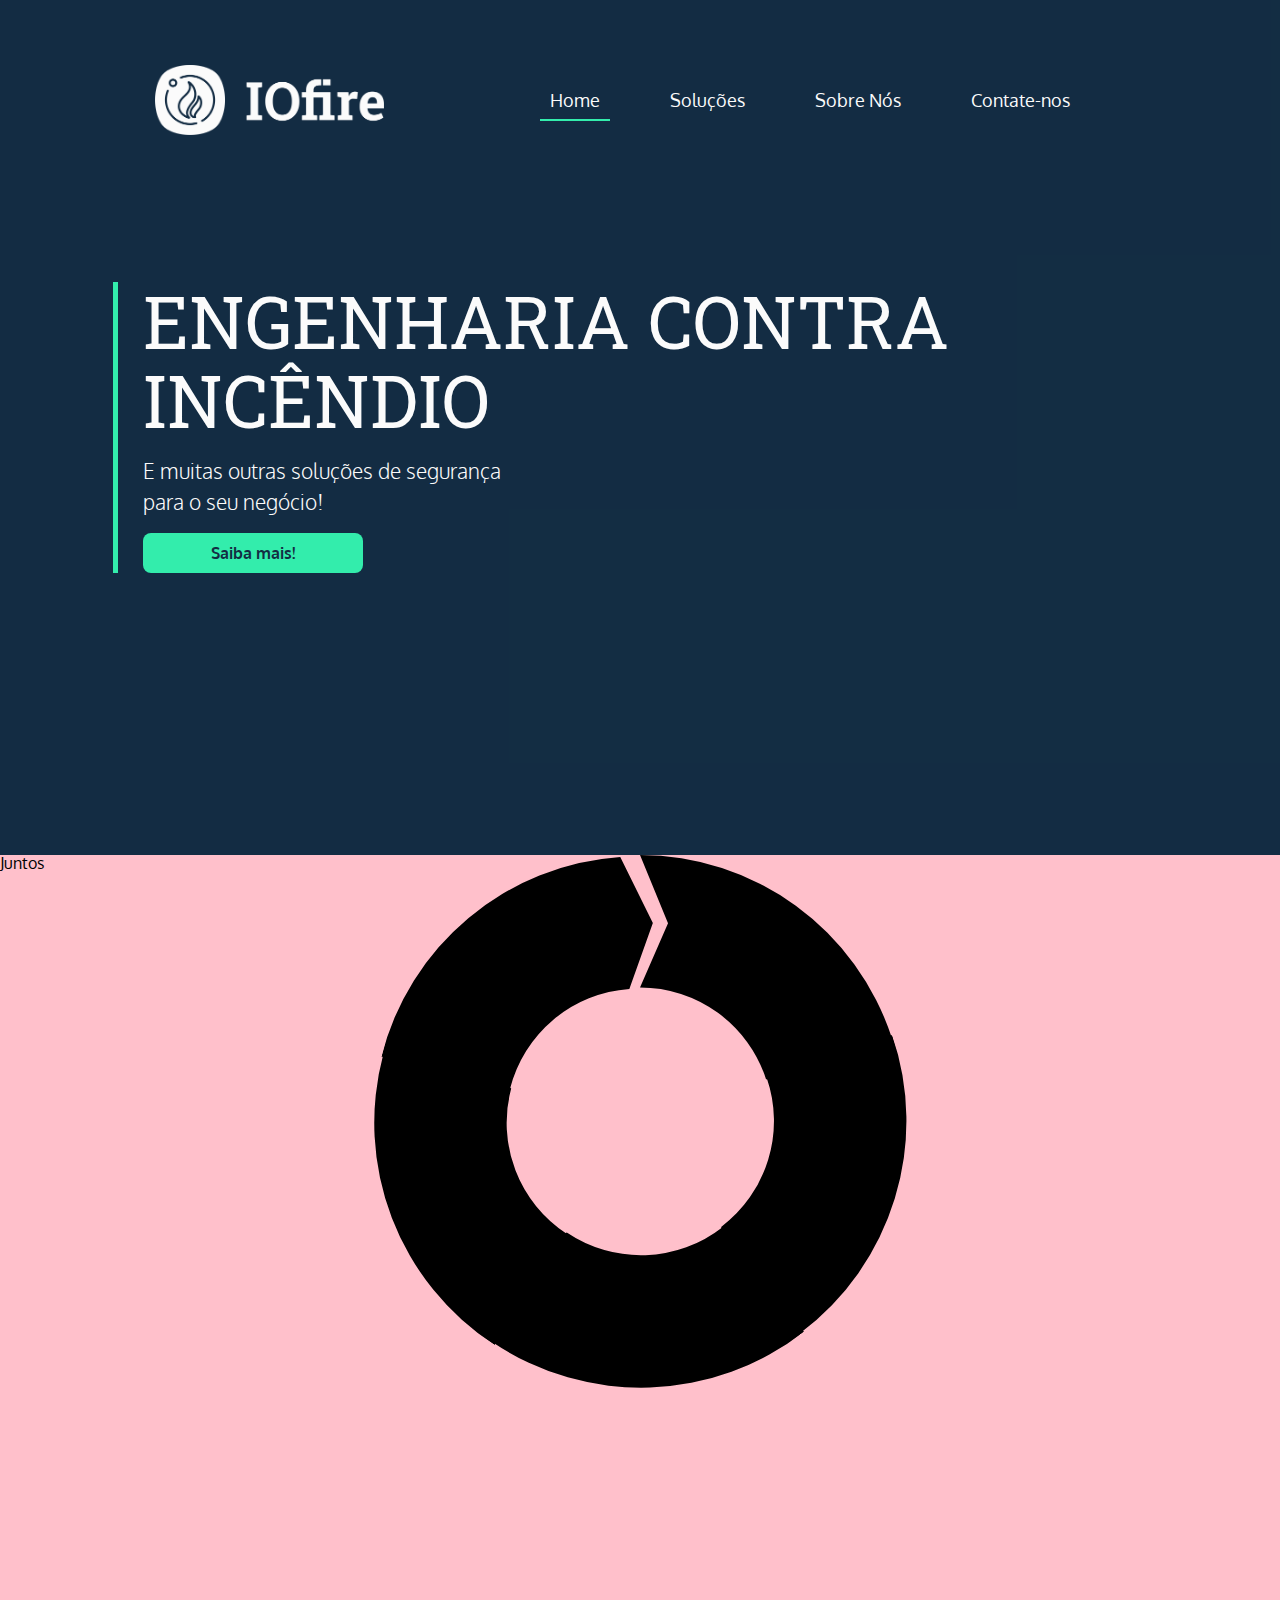
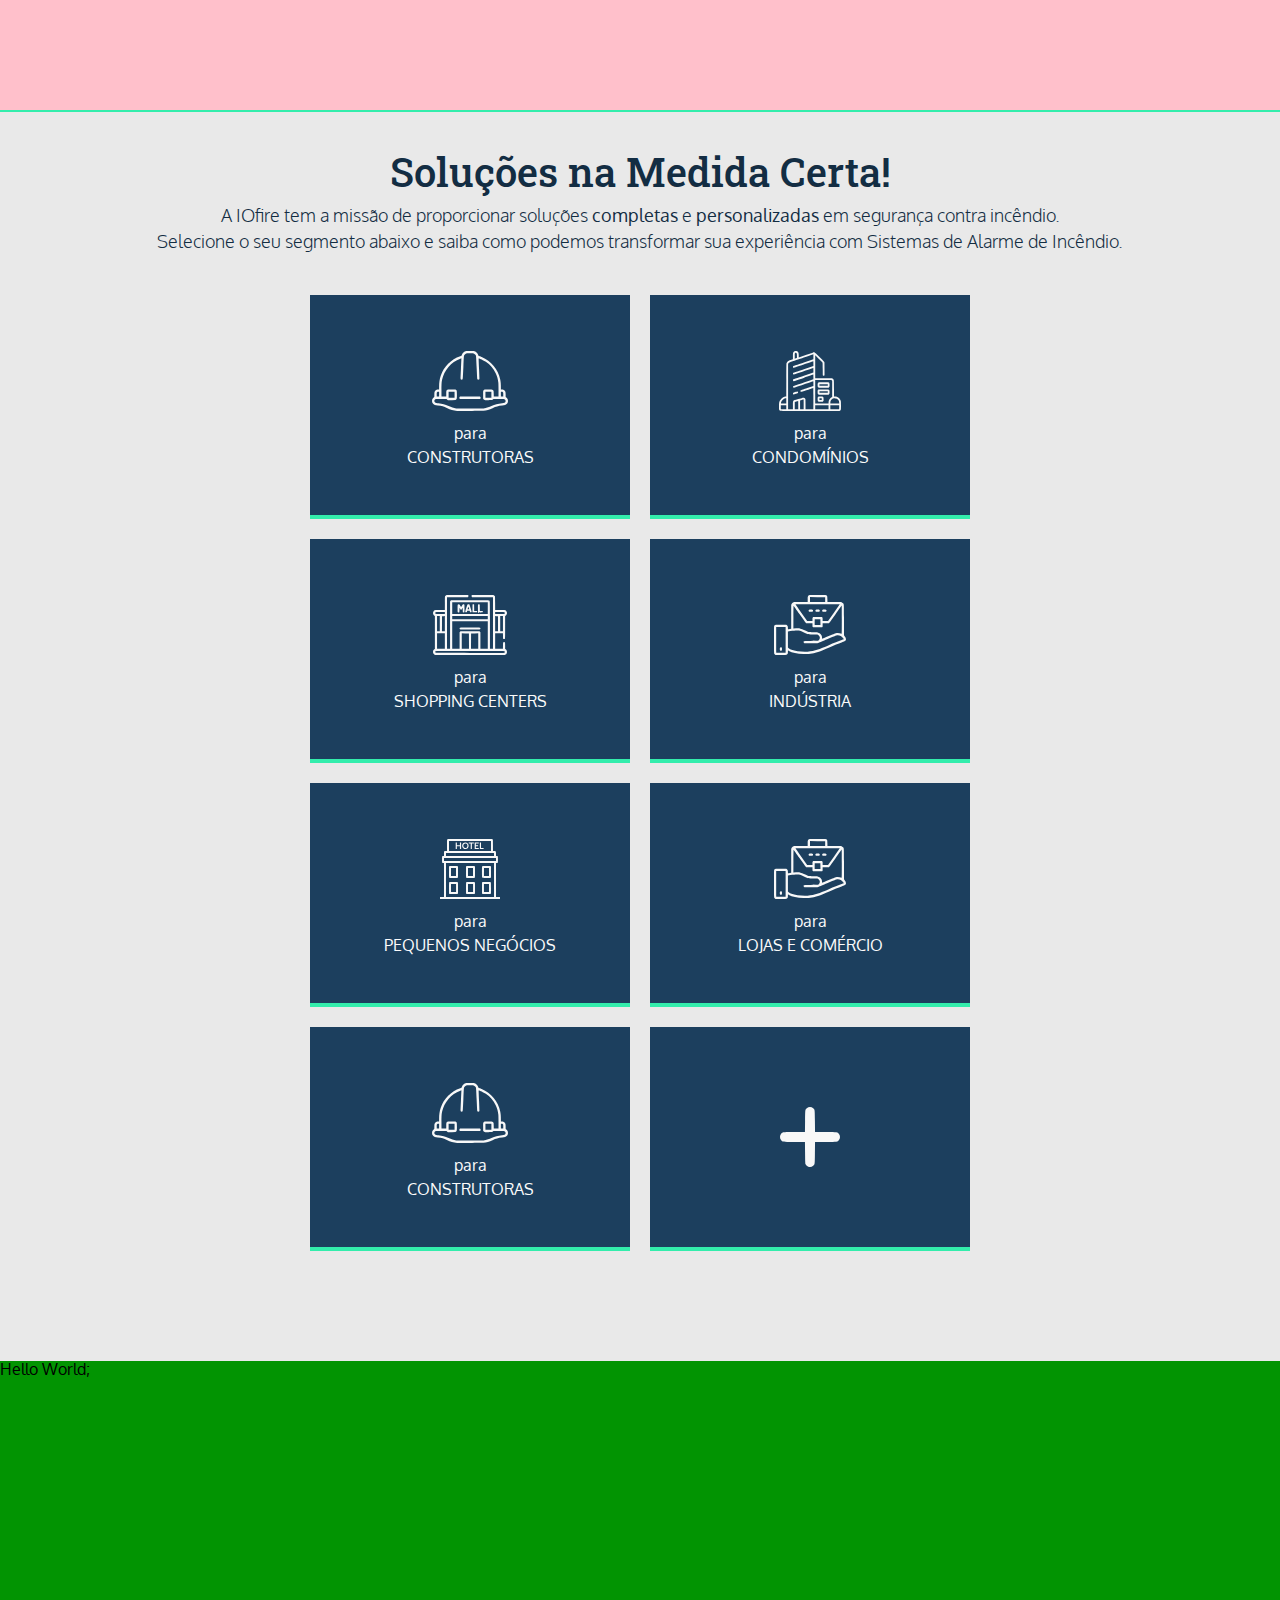
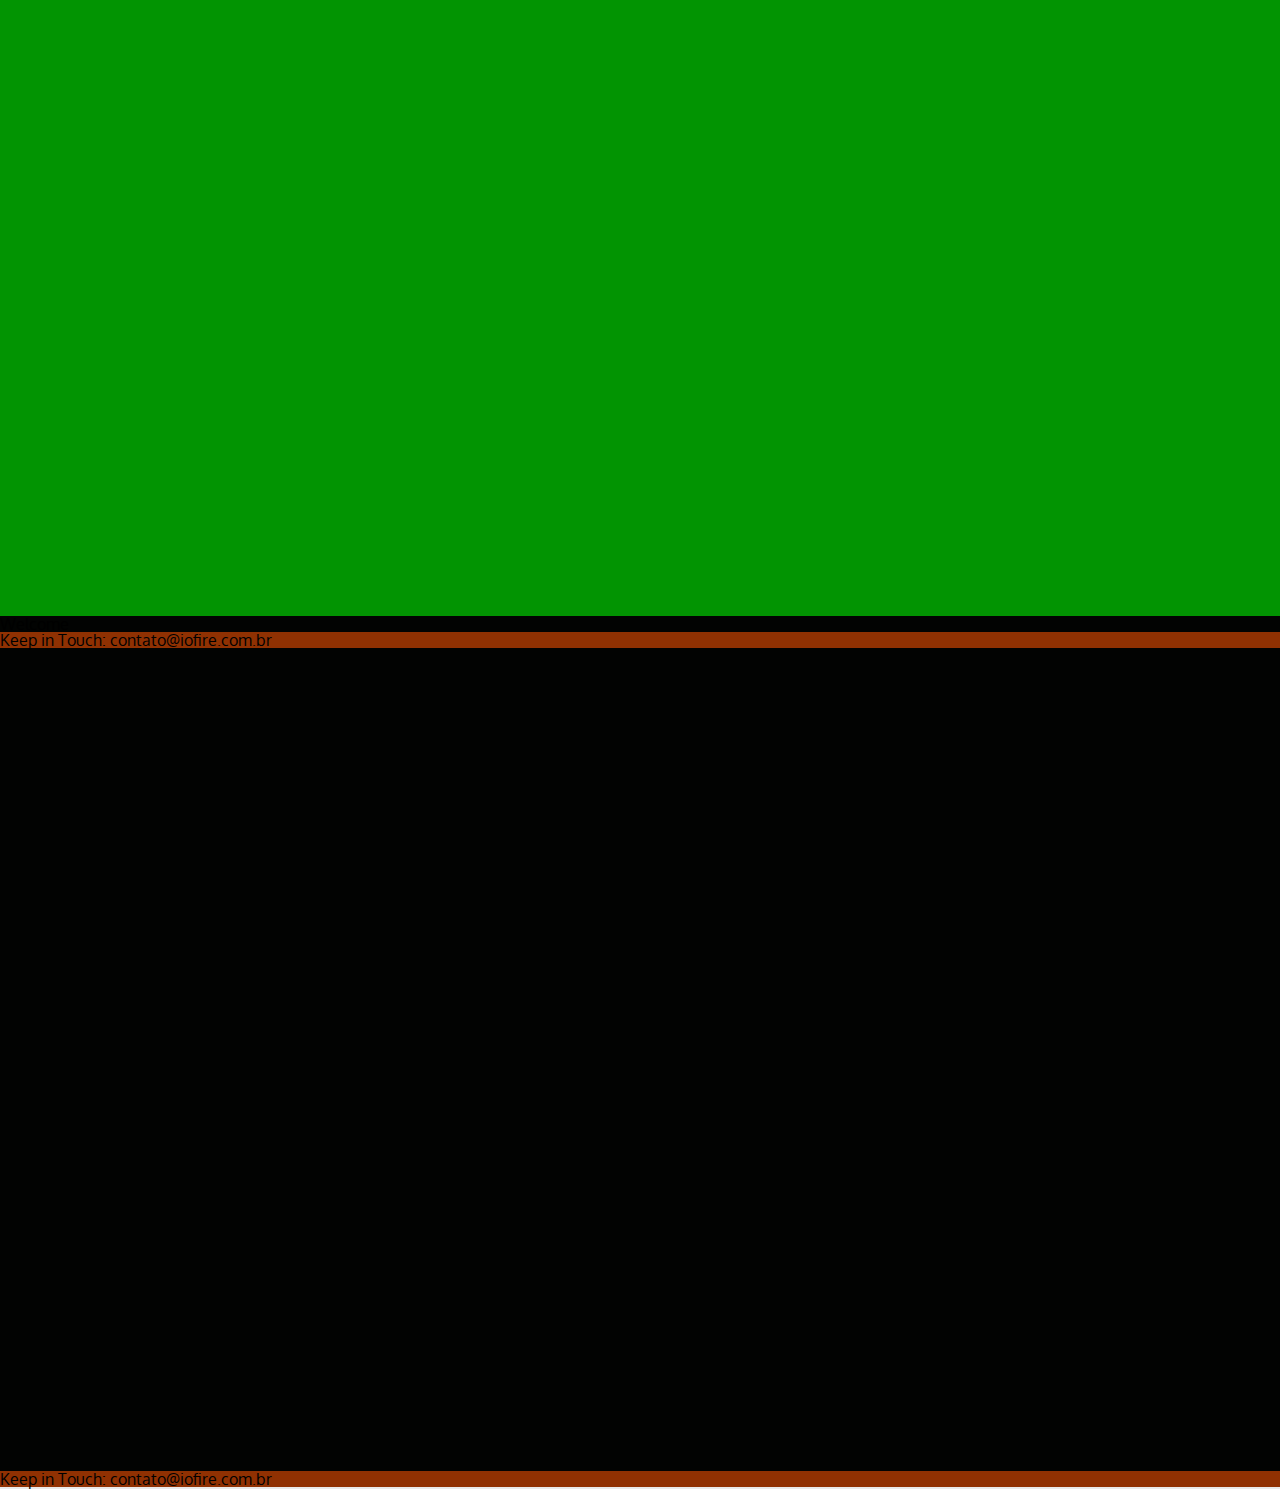
==== commit 75bd9b68: "Starting of ARC project" ====
--- a/prototype/index.html
+++ b/prototype/index.html
@@ -7,6 +7,7 @@
   <link rel="stylesheet" href="public/stylesheet/generics.css">
   <link rel="stylesheet" href="public/stylesheet/homepage.css">
   <link rel="stylesheet" href="public/stylesheet/navbar.css">
+  <link rel="stylesheet" href="public/stylesheet/pivma.css">
   <link rel="preconnect" href="https://fonts.googleapis.com">
   <link rel="preconnect" href="https://fonts.gstatic.com" crossorigin>
   <link href="https://fonts.googleapis.com/css2?family=Oxygen:wght@300;400;700&family=Roboto+Slab:wght@100;200;300;400;500;600;700;800;900&display=swap" rel="stylesheet">
@@ -56,7 +57,26 @@
     </div>
     <div class="page-section" id="pivma">
       <div class="pivma-section">
-
+        <div id="pivma-text">
+          Juntos
+        </div>
+        <div id="pivma-animation">
+          <div class="arc project">
+            <img src="assets/forms/arc01.svg">
+          </div>
+          <div class="arc installation">
+            <img src="assets/forms/arc01.svg">
+          </div>
+          <div class="arc comissioning">
+            <img src="assets/forms/arc01.svg">
+          </div>
+          <div class="arc maintenance">
+            <img src="assets/forms/arc01.svg">
+          </div>
+          <div class="arc improvement">
+            <img src="assets/forms/arc01.svg">
+          </div>
+        </div>
       </div>
     </div>
     <div class="page-section" id="segments">
--- a/prototype/public/stylesheet/pivma.css
+++ b/prototype/public/stylesheet/pivma.css
@@ -0,0 +1,61 @@
+.pivma-section {
+    background-color: pink;
+    height: 95vh;
+    width: 100%;
+    display: flex;
+    flex-direction: row;
+}
+
+#pivma-text {
+    width: 50%;
+}
+
+#pivma-animation {
+    width: 50%;
+}
+
+#pivma.text {
+    width: 50%;
+}
+
+#pivma .arc {
+    position: absolute;
+}
+
+.pivma-animation {
+    width: 100%;
+    margin: 0 auto;
+}
+
+.arc.project {
+
+}
+
+.arc.installation {
+  transform-box: fill-box;
+  transform-origin: left bottom;
+  transform: rotate(71deg);
+  color: aquamarine;
+}
+
+.arc.comissioning {
+    transform-box: fill-box;
+    transform-origin: left bottom;
+    transform: rotate(142deg);
+    color: aquamarine;
+}
+
+.arc.maintenance {
+    transform-box: fill-box;
+    transform-origin: left bottom;
+    transform: rotate(213deg);
+    color: aquamarine;
+}
+
+.arc.improvement {
+  transform-box: fill-box;
+  transform-origin: left bottom;
+  transform: rotate(284deg);
+}
+
+  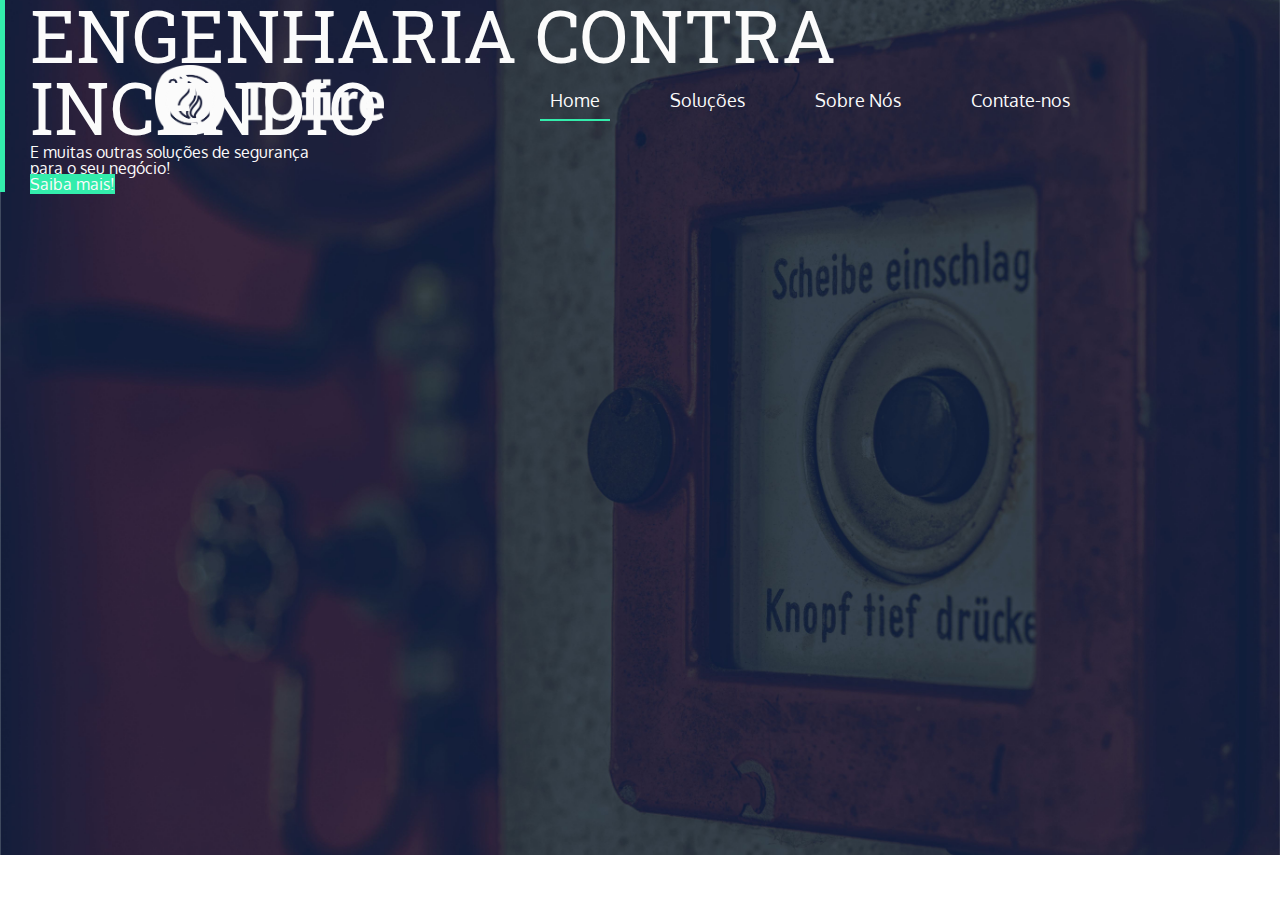
==== commit 7f9a8f6f: "New style structure" ====
--- a/prototype/index.html
+++ b/prototype/index.html
@@ -3,7 +3,10 @@
 
 <head>
   <meta charset="UTF-8" />
+  <title>IOfire</title>
+  <meta name="viewport" content="width=device-width, initial-scale=1.0">
   <link rel="stylesheet" href="public/stylesheet/reset.css">
+  <link rel="stylesheet" href="public/stylesheet/structure.css">
   <link rel="stylesheet" href="public/stylesheet/generics.css">
   <link rel="stylesheet" href="public/stylesheet/homepage.css">
   <link rel="stylesheet" href="public/stylesheet/navbar.css">
@@ -11,7 +14,6 @@
   <link rel="preconnect" href="https://fonts.googleapis.com">
   <link rel="preconnect" href="https://fonts.gstatic.com" crossorigin>
   <link href="https://fonts.googleapis.com/css2?family=Oxygen:wght@300;400;700&family=Roboto+Slab:wght@100;200;300;400;500;600;700;800;900&display=swap" rel="stylesheet">
-  <title>IOfire</title>
   <link rel="apple-touch-icon" sizes="180x180" href="public/favicon/apple-touch-icon.png">
   <link rel="icon" type="image/png" sizes="32x32" href="public/favicon/favicon-32x32.png">
   <link rel="icon" type="image/png" sizes="16x16" href="public/favicon/favicon-16x16.png">
@@ -45,37 +47,36 @@
       </div>
     </div>
   </div>
-  <div class="page-container">
+  <div class="landpage-content">
+    <div class="page-section h95 bkgd-img" id="welcome">
+      <div class="section-content">
+        <div id="welcome-banner">
+          <h1>ENGENHARIA CONTRA <br>INCÊNDIO</h1>
+          <p>E muitas outras soluções de segurança<br> para o seu negócio!</p>
+          <a class="btn-green">Saiba mais!</a>
+        </div>
+      </div>
+    </div>
+    <div class="page-section" id="solutions">
+
+    </div>
+    <div class="page-section" id="pivma">
+
+    </div>
+    <div class="page-section" id="customers">
+
+    </div>
+    <div class="page-section" id="contact">
+
+    </div>
+  </div>
+  <!-- <div class="page-container">
     <div class="page-section" id="welcome-page">
       <div class="background-colouring">
         <div id="welcome-banner">
           <h1>ENGENHARIA CONTRA <br>INCÊNDIO</h1>
           <h2>E muitas outras soluções de segurança<br> para o seu negócio!</h2>
           <a>Saiba mais!</a>
-        </div>
-      </div>
-    </div>
-    <div class="page-section" id="pivma">
-      <div class="pivma-section">
-        <div id="pivma-text">
-          Juntos
-        </div>
-        <div id="pivma-animation">
-          <div class="arc project">
-            <img src="assets/forms/arc01.svg">
-          </div>
-          <div class="arc installation">
-            <img src="assets/forms/arc01.svg">
-          </div>
-          <div class="arc comissioning">
-            <img src="assets/forms/arc01.svg">
-          </div>
-          <div class="arc maintenance">
-            <img src="assets/forms/arc01.svg">
-          </div>
-          <div class="arc improvement">
-            <img src="assets/forms/arc01.svg">
-          </div>
         </div>
       </div>
     </div>
@@ -139,44 +140,44 @@
       </div>
     </div>
     <div class="page-section" id="solutions-section">
-      <!-- <div id="solutions-cards">
+      <div id="solutions-cards">
         <div class="card">
-          <img src="public/assets/icons/icon-project01.svg"></img>
+          <img src="assets/icons/project.svg"></img>
           <h2>Projeto</h2>
         </div>
         <div class="card">
-          <img src="./assets/icons/icon-execution01.svg"></img>
+          <img src="assets/icons/installation.svg"></img>
           <h2>Instalação</h2>
         </div>
         <div class="card">
-          <img src="./assets/icons/icon-commisioning01.svg"></img>
+          <img src="assets/icons/comissioning.svg"></img>
           <h2>Comissionamento</h2>
         </div>
         <div class="card">
-          <img src="./assets/icons/icon-maintenance01.svg"></img>
+          <img src="assets/icons/maintenace.svg"></img>
           <h2>Manutenção</h2>
         </div>
         <div class="card">
-          <img src="./assets/icons/icon-project01.svg"></img>
+          <img src="assets/icons/retrofitting.svg"></img>
           <h2>Retrofitting</h2>
         </div>
-      </div> -->
-    </div>
-    <div class="page-section" id="about-us">
+      </div>
+    </div> -->
+    <!-- <div class="page-section" id="about-us">
       Hello World;
-    </div>
-    <div class="page-section" id="portfolio">
+    </div> -->
+    <!-- <div class="page-section" id="portfolio">
       Welcome
       <div class="footer">
         Keep in Touch:
         contato@iofire.com.br
       </div>
-    </div>
+    </div> -->
   </div>
-  <div class="footer">
+  <!-- <div class="footer">
     Keep in Touch:
     contato@iofire.com.br
-  </div>
+  </div> -->
 </body>
 
 </html>--- a/prototype/public/stylesheet/structure.css
+++ b/prototype/public/stylesheet/structure.css
@@ -0,0 +1,31 @@
+.landing-page {
+    display: block;
+    width: 100%;
+    height: 100%;
+}
+
+.page-section {
+    background-color: #fbfbfb;
+    width: 100%;
+    min-width: 80vw;
+}
+
+.bkgd-img {
+    background-image: url(../images/alarm-background02.jpg);
+    background-position-x: center;
+    background-position-y: center;
+    background-size: 100% auto;
+    background-repeat: no-repeat;
+}
+
+.h95 {
+    height: 95vh;
+}
+
+.h100 {
+    height: 100vh;
+}
+
+.h50 {
+    height: 50vh;
+}--- a/prototype/public/stylesheet/homepage.css
+++ b/prototype/public/stylesheet/homepage.css
@@ -1,25 +1,35 @@
 html,
 body {
+  /* scroll-snap-type: y mandatory; */
+  font-family: 'Oxygen', Verdana, Arial, sans-serif;
+}
+
+#welcome-banner {
+  font-family: 'Oxygen', Verdana, Arial, sans-serif;
+  font-size: 100%;
+  color: #fbfbfb;
+  border-left: solid 5px #33edac;
+  padding-left: 25px;
+}
+
+#welcome-banner h1 {
+  font-family: 'Roboto Slab', Impact, Haettenschweiler, 'Arial Narrow Bold', sans-serif;
+  font-size: 4.5em;
+}
+
+.btn-green {
+  background-color: #33edac;
+}
+
+
+/* .page-section {
   width: 100%;
-  height: 100%;
-  scroll-snap-type: y mandatory;
-  font-family: 'Oxygen', Verdana, Arial, sans-serif;
-  background: #e9e9e9;
-}
-
-.page-container {
-  display: flex;
-  flex-flow: column nowrap;
-}
-
-.page-section {
-  width: 100%;
-  /* scroll-snap-align: start; */
+  scroll-snap-align: start;
   max-width: 1920px;
   margin: 0 auto 0 auto;
-}
-
-#welcome-page {
+} */
+
+/* #welcome-page {
   max-width: 100%;
   height: 95vh;
   background-image: url(../images/alarm-background01.jpg);
@@ -28,18 +38,18 @@
   background-position-x: center;
   background-position-y: center;
   background-color: #132d43;
-}
-
-.background-colouring {
+} */
+
+/* .background-colouring {
   width: 100%;
   height: 100%;
   background-color: #132d4367;
   display: flex;
   flex-direction: column;
   justify-content: center;
-}
-
-#welcome-banner {
+} */
+
+/* #welcome-banner {
   vertical-align: middle;
   color: #fbfbfb;
   padding-left: 25px;
@@ -48,26 +58,25 @@
   max-width: 1920px;
   margin-left: auto;
   margin-right: auto;
-}
-
-#welcome-banner h1 {
+} */
+
+/* #welcome-banner h1 {
   font-family: 'Roboto Slab', sans-serif;
   font-weight: 400;
   font-size:4.5em;
   line-height: 1.1em;
-}
-
-#welcome-banner h2 {
-  /* font-family: 'Roboto Slab', sans-serif; */
+} */
+
+/* #welcome-banner h2 {
   font-weight: 350;
   font-size: 1.3em;
   margin-top: 15px;
   margin-bottom: 15px;
   line-height: 1.5em;
   width: 60%;
-}
-
-#welcome-banner a {
+} */
+
+/* #welcome-banner a {
   display: block;
   height: 40px;
   width: 220px;
@@ -78,43 +87,43 @@
   cursor: pointer;
   font-weight: 600;
   line-height: 40px;
-}
-
-#welcome-banner a:hover {
+} */
+
+/* #welcome-banner a:hover {
   background-color: #29bc89;
   color: #043222;
-}
-
-#segments {
+} */
+
+/* #segments {
   border-top: solid 2px #33edac;
   margin-bottom: 100px;
-}
-
-#segments .seg-text {
+} */
+
+/* #segments .seg-text {
   text-align: center;
   padding: 30px;
   color: #132d43;
-}
-
-#segments .seg-text h1 {
+} */
+
+/* #segments .seg-text h1 {
   font-family: 'Roboto Slab', sans-serif;
   font-weight: 500;
   font-size:2.5em;
   color: #132d43;
   line-height: 60px;
-}
-
-#segments .seg-text p {
+} */
+
+/* #segments .seg-text p {
   font-size:1.1em;
   font-weight: 300;
   line-height: 1.5em;
-}
-
-#segments .seg-text p strong{
+} */
+
+/* #segments .seg-text p strong{
   font-weight: 500;
-}
-
-#segments .seg-cards {
+} */
+
+/* #segments .seg-cards {
   display: flex;
   flex-direction: row;
   flex-wrap: wrap;
@@ -123,9 +132,9 @@
   margin: 0 auto;
   justify-content: center;
   width: 75%;
-}
-
-#segments .seg-card {
+} */
+
+/* #segments .seg-card {
   margin: 10px;
   flex-grow: 1;
   min-width: 300px;
@@ -139,58 +148,58 @@
   flex-direction: column;
   justify-content: center;
   align-items: center;
-}
-
-#segments .seg-card img {
+} */
+
+/* #segments .seg-card img {
   padding: 10px;
   height: 60px;
-}
-
-#segments .seg-card:hover {
+} */
+
+/* #segments .seg-card:hover {
   background-color: #213749;
-}
-
-#solutions {
-  background-color: none;
+} */
+
+/* #solutions {
   height: 95vh;
   color: #132d43;
   font-family: 'Roboto Slab', 'Helvetica', 'Gill Sans', 'Gill Sans MT', Calibri, 'Trebuchet MS', sans-serif;
-}
-
-#solutions-section {
+} */
+
+/* #solutions-section {
   padding: 0 8%;
-}
-
-#solutions-section h1 {
+} */
+
+/* #solutions-section h1 {
   margin: 18px 0px;
   font-size: 3em;
   font-weight: bold;
   color: #fbfbfb;
-}
-
-#solutions-section h3 {
+} */
+
+/* #solutions-section h2 {
   margin: 18px 0px;
   font-weight: 600;
-}
-
-#solutions-section p {
+} */
+
+/* #solutions-section p {
   margin: 10px 0px;
   font-family: 'Work Sans', 'Oxygen', 'Helvetica Neue', Helvetica;
-}
-
-#solutions h1 {
+} */
+
+/* #solutions h1 {
   font-size: 4em;
   font-weight: bold;
-}
-
-#solutions-cards {
+} */
+
+/* #solutions-cards {
+  background-color: #910294;
   padding-top: 30px;
   display: flex;
   flex-wrap: nowrap;
   align-items: center;
   justify-content: space-between;
-}
-
+} */
+/*
 #solutions-cards .card {
   width: 20%;
   background-color: #d6d6d6;
@@ -224,4 +233,5 @@
 
 .footer {
   background-color: #903102;
-}+}
+*/--- a/prototype/public/stylesheet/navbar.css
+++ b/prototype/public/stylesheet/navbar.css
@@ -13,7 +13,6 @@
   width: 100%;
   z-index: 99;
   padding-top: 30px;
-  transition: 0.5s ease-in-out;
 }
 
 .navbar-content {
@@ -64,7 +63,6 @@
   font-size: 18px;
   padding: 10px;
   margin-right: 50px;
-  transition: 0.5s ease-in-out;
 }
 
 .navbar.mini {
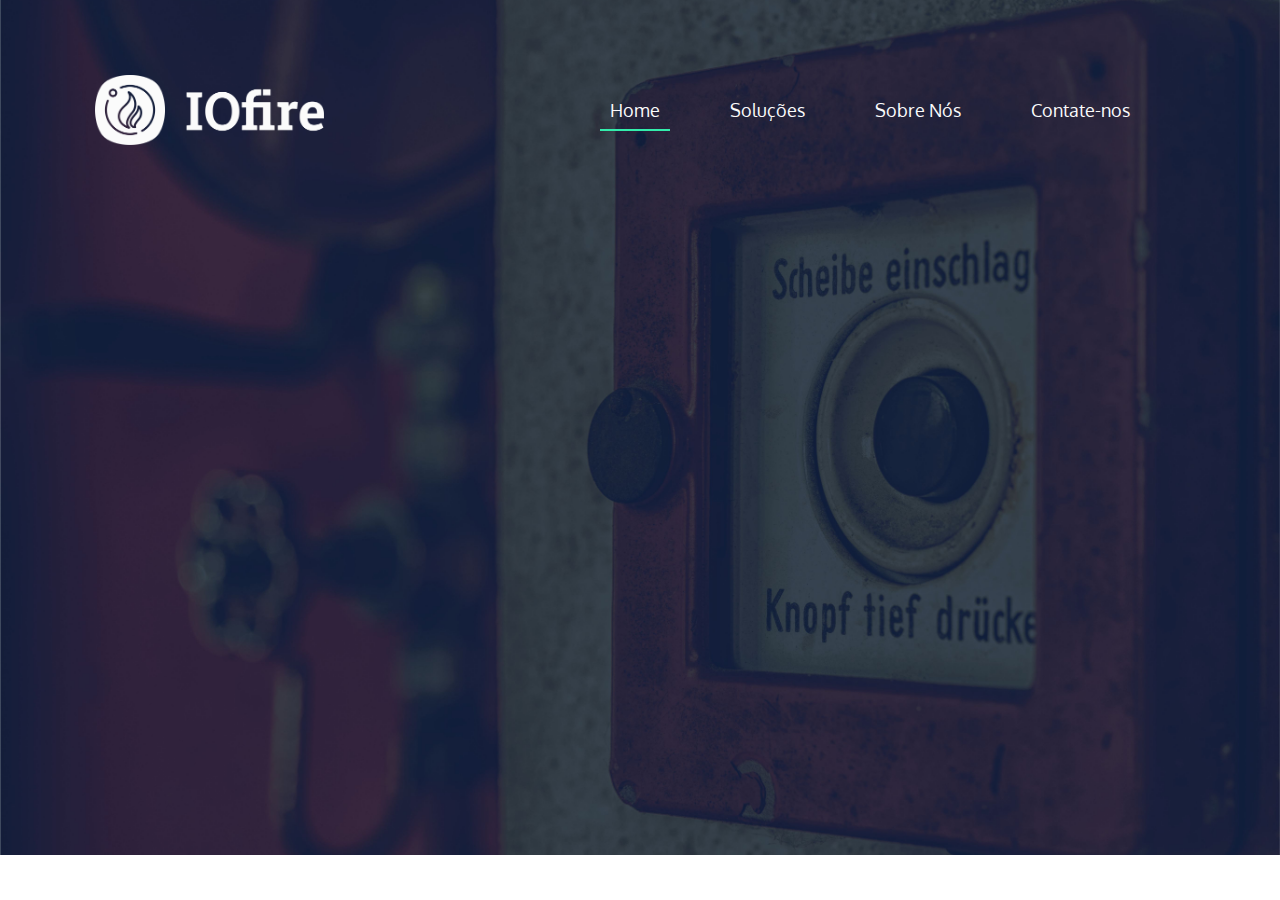
==== commit 22ea699f: "Finishes the Homepage for any kind of screen size" ====
--- a/prototype/index.html
+++ b/prototype/index.html
@@ -7,10 +7,17 @@
   <meta name="viewport" content="width=device-width, initial-scale=1.0">
   <link rel="stylesheet" href="public/stylesheet/reset.css">
   <link rel="stylesheet" href="public/stylesheet/structure.css">
+  <link rel="stylesheet" href="public/stylesheet/reset.css">
+  <link rel="stylesheet" href="public/stylesheet/animations.css">
   <link rel="stylesheet" href="public/stylesheet/generics.css">
   <link rel="stylesheet" href="public/stylesheet/homepage.css">
   <link rel="stylesheet" href="public/stylesheet/navbar.css">
   <link rel="stylesheet" href="public/stylesheet/pivma.css">
+  <link rel="stylesheet" media="(max-width: 800px)" href="public/stylesheet/small-screen/structure.css">
+  <link rel="stylesheet" media="(max-width: 800px)" href="public/stylesheet/small-screen/homepage.css">
+  <link rel="stylesheet" media="(max-width: 800px)" href="public/stylesheet/small-screen/animations.css">
+  <link rel="stylesheet" media="(max-width: 800px)" href="public/stylesheet/small-screen/navbar.css">
+
   <link rel="preconnect" href="https://fonts.googleapis.com">
   <link rel="preconnect" href="https://fonts.gstatic.com" crossorigin>
   <link href="https://fonts.googleapis.com/css2?family=Oxygen:wght@300;400;700&family=Roboto+Slab:wght@100;200;300;400;500;600;700;800;900&display=swap" rel="stylesheet">
@@ -20,18 +27,24 @@
   <link rel="manifest" href="public/favicon/site.webmanifest">
 </head>
 
-<!-- <script lang="javascritp">
-  window.onscroll = function() {scrollFunction()};
-
-function scrollFunction() {
-  if (document.body.scrollTop > 90 || document.documentElement.scrollTop > 90) {
-    document.getElementsByClassName("navbar")[0].classList.add("mini");
-    console.log(Here);
-  } else if (document.body.scrollTop < 100 || document.documentElement.scrollTop < 100){
-    document.getElementsByClassName("navbar")[0].classList.remove("mini");
-  }
+<script lang="javascritp">
+function menuOnClick() {
+  document.getElementById("menu-bar").classList.toggle("change");
+  document.getElementById("nav").classList.toggle("change");
+  document.getElementById("menu-bg").classList.toggle("change-bg");
 }
-</script> -->
+
+//   window.onscroll = function() {scrollFunction()};
+
+// function scrollFunction() {
+//   if (document.body.scrollTop > 90 || document.documentElement.scrollTop > 90) {
+//     document.getElementsByClassName("navbar")[0].classList.add("mini");
+//     console.log(Here);
+//   } else if (document.body.scrollTop < 100 || document.documentElement.scrollTop < 100){
+//     document.getElementsByClassName("navbar")[0].classList.remove("mini");
+//   }
+// }
+</script>
 
 <body>
   <div class="navbar">
@@ -39,21 +52,25 @@
       <div class="left-content">
         <img src="public/images/logo-iofire-off-white.png" alt="IOfire Logo" />
       </div>
-      <div class="right-content">
-        <a href="#" class="navbar-link active">Home</a>
-        <a href="#" class="navbar-link">Soluções</a>
-        <a href="#" class="navbar-link">Sobre Nós</a>
-        <a href="#" class="navbar-link">Contate-nos</a>
-      </div>
+      <label>
+        <input class="hamb-menu" type="checkbox"/>
+        <span class="menu"> <span class="hamburger"></span> </span>
+        <div class="right-content">
+          <a href="#" class="navbar-link active">Home</a>
+          <a href="#" class="navbar-link">Soluções</a>
+          <a href="#" class="navbar-link">Sobre Nós</a>
+          <a href="#" class="navbar-link">Contate-nos</a>
+        </div>
+      </label>
     </div>
   </div>
   <div class="landpage-content">
     <div class="page-section h95 bkgd-img" id="welcome">
-      <div class="section-content">
+      <div class="section-content anm-welcome-slide">
         <div id="welcome-banner">
           <h1>ENGENHARIA CONTRA <br>INCÊNDIO</h1>
           <p>E muitas outras soluções de segurança<br> para o seu negócio!</p>
-          <a class="btn-green">Saiba mais!</a>
+          <a href="#" class="btn-green">Saiba mais!</a>
         </div>
       </div>
     </div>
--- a/prototype/public/stylesheet/structure.css
+++ b/prototype/public/stylesheet/structure.css
@@ -14,7 +14,7 @@
     background-image: url(../images/alarm-background02.jpg);
     background-position-x: center;
     background-position-y: center;
-    background-size: 100% auto;
+    background-size: cover;
     background-repeat: no-repeat;
 }
 
--- a/prototype/public/stylesheet/animations.css
+++ b/prototype/public/stylesheet/animations.css
@@ -0,0 +1,11 @@
+.anm-welcome-slide {
+    animation: 1.5s slide-right 0s forwards;
+    animation-timing-function: ease-out;
+    transform: translateX(-100%);
+}
+
+@keyframes slide-right {
+    to {
+        transform: translateX(0);
+    }
+}
--- a/prototype/public/stylesheet/homepage.css
+++ b/prototype/public/stylesheet/homepage.css
@@ -4,21 +4,54 @@
   font-family: 'Oxygen', Verdana, Arial, sans-serif;
 }
 
+.section-content {
+  max-width: 1980px;
+  width: 100%;
+  margin: 0 auto;
+}
+
+#welcome {
+  display: flex;
+  align-items: center;
+  background-color: antiquewhite;
+}
+
 #welcome-banner {
   font-family: 'Oxygen', Verdana, Arial, sans-serif;
   font-size: 100%;
   color: #fbfbfb;
   border-left: solid 5px #33edac;
   padding-left: 25px;
+  margin-left: 10vh;
+  margin-top: 30px;
 }
 
 #welcome-banner h1 {
   font-family: 'Roboto Slab', Impact, Haettenschweiler, 'Arial Narrow Bold', sans-serif;
-  font-size: 4.5em;
+  font-weight: 500;
+  font-size: 10vh;
+  line-height: 1.1em;
+  margin-bottom: 15px;
+}
+
+#welcome-banner p {
+  font-size: 22pt;
+  line-height: 1.3em;
+  margin-bottom: 10px;
 }
 
 .btn-green {
   background-color: #33edac;
+  padding: 10px 30px;
+  border-radius: 5px;
+  cursor: pointer;
+  margin: 10px 0px;
+  line-height: 55px;
+  color: #072f42;
+}
+
+.btn-green:hover {
+  background-color: #27b684;
 }
 
 
--- a/prototype/public/stylesheet/navbar.css
+++ b/prototype/public/stylesheet/navbar.css
@@ -22,7 +22,7 @@
   justify-content: space-between;
   margin: 0 auto 0 auto;
   max-width: 1920px;
-  padding: 30px 150px;
+  padding: 40px 10vh;
 }
 
 .navbar img {
@@ -77,4 +77,8 @@
 
 .navbar.mini .navbar-content {
   padding: 0px 150px;
+}
+
+.hamb-menu {
+  display: none;
 }--- a/prototype/public/stylesheet/small-screen/structure.css
+++ b/prototype/public/stylesheet/small-screen/structure.css
@@ -0,0 +1,6 @@
+.bkgd-img {
+    background-position-x: center;
+    background-position-y: center;
+    background-size: cover;
+    background-repeat: no-repeat;
+}--- a/prototype/public/stylesheet/small-screen/homepage.css
+++ b/prototype/public/stylesheet/small-screen/homepage.css
@@ -0,0 +1,40 @@
+html,
+body {
+  /* scroll-snap-type: y mandatory; */
+  font-family: 'Oxygen', Verdana, Arial, sans-serif;
+}
+
+.section-content {
+  max-width: 1980px;
+  width: 100%;
+  margin: 0 auto;
+}
+
+#welcome {
+  display: flex;
+  align-items: center;
+}
+
+#welcome-banner {
+  font-family: 'Oxygen', Verdana, Arial, sans-serif;
+  font-size: 100%;
+  color: #fbfbfb;
+  border-left: none;
+  text-align: center;
+  padding-left: unset;
+  margin-left: unset;
+}
+
+#welcome-banner h1 {
+  font-family: 'Roboto Slab', Impact, Haettenschweiler, 'Arial Narrow Bold', sans-serif;
+  font-weight: 500;
+  font-size: 3em;
+  line-height: 1.1em;
+  margin-bottom: 15px;
+}
+
+#welcome-banner p {
+  font-size: 1.2em;
+  line-height: 1.3em;
+  margin-bottom: 10px;
+}--- a/prototype/public/stylesheet/small-screen/animations.css
+++ b/prototype/public/stylesheet/small-screen/animations.css
@@ -0,0 +1,11 @@
+.anm-welcome-slide {
+    animation: 1.5s slide-up 0s forwards;
+    animation-timing-function: ease-out;
+    transform: translateY(100%);
+}
+
+@keyframes slide-up {
+    to {
+        transform: translateY(0);
+    }
+}
--- a/prototype/public/stylesheet/small-screen/navbar.css
+++ b/prototype/public/stylesheet/small-screen/navbar.css
@@ -0,0 +1,166 @@
+
+.navbar {
+  position: absolute;
+  width: 100%;
+  z-index: 99;
+  padding-top: 5px;
+  height: 400px;
+}
+
+.navbar-content {
+  display: flex;
+  align-items: baseline;
+  flex-direction: row;
+  justify-content: space-between;
+  margin: 0 auto 0 auto;
+  max-width: 800px;
+  padding: 10px 20px;
+}
+
+.navbar img {
+  height: 50px;
+}
+
+.navbar .left-content {
+  padding: 5px;
+}
+
+/* .navbar .right-content {
+  display: unset;
+} */
+
+/* .links-list {
+  float: right;
+  text-align: center;
+  padding: 10px;
+  text-decoration: none;
+  font-size: 16px;
+} */
+
+.navbar-link {
+  transition: .25s 0s ease-in-out;
+  visibility: hidden;
+  display: unset;
+  color: #fbfbfb;
+  font-size: 20px;
+  padding: 20px;
+  margin: unset;
+}
+
+.navbar-link:hover {
+  border-bottom: solid 2px #29bc89;
+}
+
+.active {
+  border-bottom: solid 2px #33edac;
+}
+
+label .menu {
+  position: absolute;
+  right: -100px;
+  top: -100px;
+  z-index: 99;
+  width: 180px;
+  height: 180px;
+  background: transparent;
+  border-radius: 10% 10% 10% 10%;
+  -webkit-transition: .5s ease-in-out;
+  transition: .5s ease-in-out;
+  box-shadow: 0 0 0 0 #33edac, 0 0 0 0 #183942;
+  cursor: pointer;
+}
+
+label .right-content {
+  visibility: hidden;
+  display: flex;
+  flex-direction: column;
+  align-items: center;
+  font-size: 20px;
+  z-index: -10;
+  margin: 10px
+}
+
+label .hamburger {
+  position: absolute;
+  top: 135px;
+  left: 25px;
+  width: 30px;
+  height: 4px;
+  border-radius: 3px;
+  background: #33edac;
+  display: block;
+  -webkit-transform-origin: center;
+  transform-origin: center;
+  -webkit-transition: .5s ease-in-out;
+  transition: .5s ease-in-out;
+}
+
+label .hamburger:after, label .hamburger:before {
+  -webkit-transition: .5s ease-in-out;
+  transition: .5s ease-in-out;
+  content: "";
+  position: absolute;
+  display: block;
+  width: 100%;
+  height: 100%;
+  background: #33edac;
+  border-radius: 3px;
+}
+
+label .hamburger:before { top: -10px; }
+
+label .hamburger:after { bottom: -10px; }
+
+label input { display: none; }
+
+label input:checked + .menu {
+  background: #132d43;
+  box-shadow: 0 0 0 100vw #132d43, 0 0 0 100vh #132d43;
+  border-radius: 0;
+}
+
+label input:checked + .menu .hamburger {
+  -webkit-transform: rotate(45deg);
+  transform: rotate(45deg);
+}
+
+label input:checked + .menu .hamburger:after {
+  -webkit-transform: rotate(90deg);
+  transform: rotate(90deg);
+  bottom: 0;
+}
+
+label input:checked + .menu .hamburger:before {
+  -webkit-transform: rotate(90deg);
+  transform: rotate(90deg);
+  top: 0; 
+}
+
+label input:checked + .menu + .right-content { 
+  visibility: visible;
+  opacity: 1; 
+}
+
+label input:checked + .menu + .right-content .navbar-link { 
+  visibility: visible;
+  opacity: 1; 
+}
+
+label .right-content {
+  z-index: 99;
+  position: absolute;
+  top: 50%;
+  left: 50%;
+  -webkit-transform: translate(-50%, -50%);
+  transform: translate(-50%, -50%);
+  opacity: 0;
+  -webkit-transition: .25s 0s ease-in-out;
+  transition: .25s 0s ease-in-out;
+}
+
+/* label a {
+  margin-bottom: 1em;
+  display: block;
+  color: #f38630;
+  text-decoration: none;
+} */
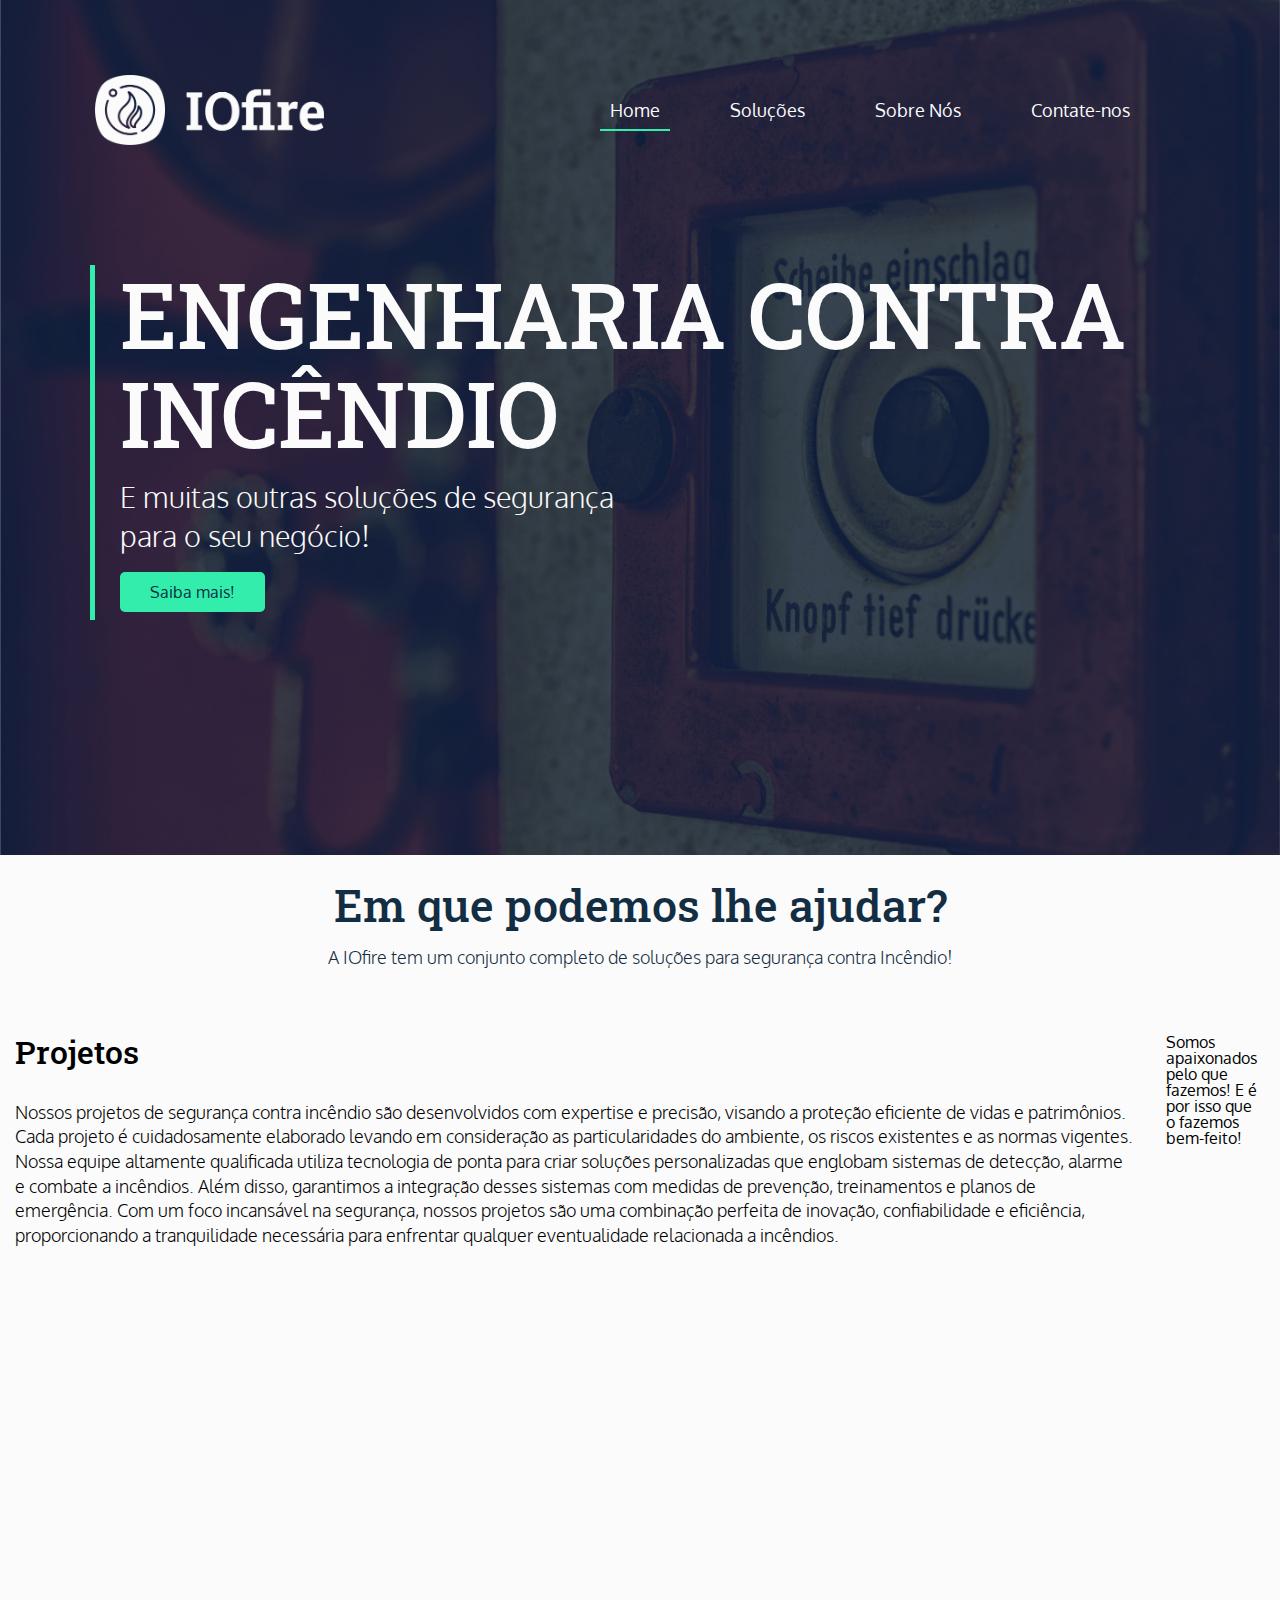
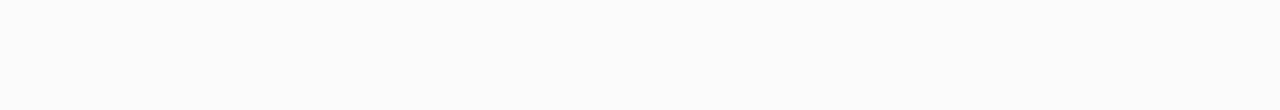
==== commit 84b5d773: "WIP" ====
--- a/prototype/index.html
+++ b/prototype/index.html
@@ -7,12 +7,12 @@
   <meta name="viewport" content="width=device-width, initial-scale=1.0">
   <link rel="stylesheet" href="public/stylesheet/reset.css">
   <link rel="stylesheet" href="public/stylesheet/structure.css">
-  <link rel="stylesheet" href="public/stylesheet/reset.css">
-  <link rel="stylesheet" href="public/stylesheet/animations.css">
+  <!-- <link rel="stylesheet" href="public/stylesheet/animations.css"> -->
   <link rel="stylesheet" href="public/stylesheet/generics.css">
   <link rel="stylesheet" href="public/stylesheet/homepage.css">
   <link rel="stylesheet" href="public/stylesheet/navbar.css">
   <link rel="stylesheet" href="public/stylesheet/pivma.css">
+  <link rel="stylesheet" href="public/stylesheet/solutions.css">
   <link rel="stylesheet" media="(max-width: 800px)" href="public/stylesheet/small-screen/structure.css">
   <link rel="stylesheet" media="(max-width: 800px)" href="public/stylesheet/small-screen/homepage.css">
   <link rel="stylesheet" media="(max-width: 800px)" href="public/stylesheet/small-screen/animations.css">
@@ -74,8 +74,23 @@
         </div>
       </div>
     </div>
-    <div class="page-section" id="solutions">
-
+    <div class="page-section h95" id="solutions">
+      <div class="section-content anm-solutions">
+        <div id="solutions-banner">
+          <h1>Em que podemos lhe ajudar?</h1>
+          <p>A IOfire tem um conjunto completo de soluções para segurança contra Incêndio! </p>
+        </div>
+        <div class="solutions-container">
+          <div></div>
+          <div class="solution-content">
+            <h2>Projetos</h2>
+            <p>Nossos projetos de segurança contra incêndio são desenvolvidos com expertise e precisão, visando a proteção eficiente de vidas e patrimônios. Cada projeto é cuidadosamente elaborado levando em consideração as particularidades do ambiente, os riscos existentes e as normas vigentes. Nossa equipe altamente qualificada utiliza tecnologia de ponta para criar soluções personalizadas que englobam sistemas de detecção, alarme e combate a incêndios. Além disso, garantimos a integração desses sistemas com medidas de prevenção, treinamentos e planos de emergência. Com um foco incansável na segurança, nossos projetos são uma combinação perfeita de inovação, confiabilidade e eficiência, proporcionando a tranquilidade necessária para enfrentar qualquer eventualidade relacionada a incêndios.</p>
+          </div>
+          <div class="solution-content">
+            <h3>Somos apaixonados pelo que fazemos! E é por isso que o fazemos bem-feito!</h3>
+          </div>
+        </div>
+      </div>
     </div>
     <div class="page-section" id="pivma">
 
--- a/prototype/public/stylesheet/structure.css
+++ b/prototype/public/stylesheet/structure.css
@@ -28,4 +28,10 @@
 
 .h50 {
     height: 50vh;
+}
+
+p {
+    font-size: 1.1em;
+    line-height: 1.4em;
+    font-weight: 300;
 }--- a/prototype/public/stylesheet/homepage.css
+++ b/prototype/public/stylesheet/homepage.css
@@ -53,218 +53,3 @@
 .btn-green:hover {
   background-color: #27b684;
 }
-
-
-/* .page-section {
-  width: 100%;
-  scroll-snap-align: start;
-  max-width: 1920px;
-  margin: 0 auto 0 auto;
-} */
-
-/* #welcome-page {
-  max-width: 100%;
-  height: 95vh;
-  background-image: url(../images/alarm-background01.jpg);
-  background-size: cover;
-  background-repeat: no-repeat;
-  background-position-x: center;
-  background-position-y: center;
-  background-color: #132d43;
-} */
-
-/* .background-colouring {
-  width: 100%;
-  height: 100%;
-  background-color: #132d4367;
-  display: flex;
-  flex-direction: column;
-  justify-content: center;
-} */
-
-/* #welcome-banner {
-  vertical-align: middle;
-  color: #fbfbfb;
-  padding-left: 25px;
-  border-left: solid 5px #33edac;
-  width: 80%;
-  max-width: 1920px;
-  margin-left: auto;
-  margin-right: auto;
-} */
-
-/* #welcome-banner h1 {
-  font-family: 'Roboto Slab', sans-serif;
-  font-weight: 400;
-  font-size:4.5em;
-  line-height: 1.1em;
-} */
-
-/* #welcome-banner h2 {
-  font-weight: 350;
-  font-size: 1.3em;
-  margin-top: 15px;
-  margin-bottom: 15px;
-  line-height: 1.5em;
-  width: 60%;
-} */
-
-/* #welcome-banner a {
-  display: block;
-  height: 40px;
-  width: 220px;
-  border-radius: 8px;
-  background-color: #33edac;
-  color: #132d43;
-  text-align: center;
-  cursor: pointer;
-  font-weight: 600;
-  line-height: 40px;
-} */
-
-/* #welcome-banner a:hover {
-  background-color: #29bc89;
-  color: #043222;
-} */
-
-/* #segments {
-  border-top: solid 2px #33edac;
-  margin-bottom: 100px;
-} */
-
-/* #segments .seg-text {
-  text-align: center;
-  padding: 30px;
-  color: #132d43;
-} */
-
-/* #segments .seg-text h1 {
-  font-family: 'Roboto Slab', sans-serif;
-  font-weight: 500;
-  font-size:2.5em;
-  color: #132d43;
-  line-height: 60px;
-} */
-
-/* #segments .seg-text p {
-  font-size:1.1em;
-  font-weight: 300;
-  line-height: 1.5em;
-} */
-
-/* #segments .seg-text p strong{
-  font-weight: 500;
-} */
-
-/* #segments .seg-cards {
-  display: flex;
-  flex-direction: row;
-  flex-wrap: wrap;
-  font-size: 1em;
-  line-height: 1.5em;
-  margin: 0 auto;
-  justify-content: center;
-  width: 75%;
-} */
-
-/* #segments .seg-card {
-  margin: 10px;
-  flex-grow: 1;
-  min-width: 300px;
-  height: 200px;
-  text-align: center;
-  color: #fbfbfb;
-  background-color: #1c3f5e;
-  padding: 10px;
-  border-bottom: 4px solid #33edac;
-  display: flex;
-  flex-direction: column;
-  justify-content: center;
-  align-items: center;
-} */
-
-/* #segments .seg-card img {
-  padding: 10px;
-  height: 60px;
-} */
-
-/* #segments .seg-card:hover {
-  background-color: #213749;
-} */
-
-/* #solutions {
-  height: 95vh;
-  color: #132d43;
-  font-family: 'Roboto Slab', 'Helvetica', 'Gill Sans', 'Gill Sans MT', Calibri, 'Trebuchet MS', sans-serif;
-} */
-
-/* #solutions-section {
-  padding: 0 8%;
-} */
-
-/* #solutions-section h1 {
-  margin: 18px 0px;
-  font-size: 3em;
-  font-weight: bold;
-  color: #fbfbfb;
-} */
-
-/* #solutions-section h2 {
-  margin: 18px 0px;
-  font-weight: 600;
-} */
-
-/* #solutions-section p {
-  margin: 10px 0px;
-  font-family: 'Work Sans', 'Oxygen', 'Helvetica Neue', Helvetica;
-} */
-
-/* #solutions h1 {
-  font-size: 4em;
-  font-weight: bold;
-} */
-
-/* #solutions-cards {
-  background-color: #910294;
-  padding-top: 30px;
-  display: flex;
-  flex-wrap: nowrap;
-  align-items: center;
-  justify-content: space-between;
-} */
-/*
-#solutions-cards .card {
-  width: 20%;
-  background-color: #d6d6d6;
-  display: block;
-  text-align: center;
-  width: 280px;
-  height: 250px;
-  border-radius: 8px;
-}
-
-#solutions-cards .card img {
-  padding: 45px;
-}
-
-#solutions-cards .card h2 {
-  font-size: 1.7em;
-  font-weight: bolder;
-  color: #1c3f5e;
-  font-family: 'Roboto Slab', 'Helvetica', 'Gill Sans', 'Gill Sans MT', Calibri, 'Trebuchet MS', sans-serif;
-}
-
-#about-us {
-  background-color: #029402;
-  height: 95vh;
-}
-
-#portfolio {
-  background-color: #020302;
-  height: 95vh;
-}
-
-.footer {
-  background-color: #903102;
-}
-*/--- a/prototype/public/stylesheet/solutions.css
+++ b/prototype/public/stylesheet/solutions.css
@@ -0,0 +1,39 @@
+#solutions-banner {
+    color: #132d43;
+    padding: 25px; 
+    text-align: center;
+}
+
+#solutions-banner h1 {
+    font-family: 'Roboto Slab', Impact, Haettenschweiler, 'Arial Narrow Bold', sans-serif;
+    font-weight: 500;
+    font-size: 5vh;
+    line-height: 1.1em;
+    margin-bottom: 15px;
+}
+
+.solutions-container h2 {
+    text-align: left;
+    font-family: 'Roboto Slab', Impact, Haettenschweiler, 'Arial Narrow Bold', sans-serif;
+    font-weight: 500;
+    font-size: 3.6vh;
+    line-height: 1.1em;
+    margin-bottom: 30px;
+}
+
+/* .solution-content p {
+    font-size: 1.1em;
+    line-height: 1.4em;
+    font-weight: 300;
+} */
+
+.solutions-container {
+    display: flex;
+    flex-direction: row;
+}
+
+.solution-content {
+    flex-grow: 1;
+    padding: 30px 10px;
+    margin: 10px 5px;
+}
